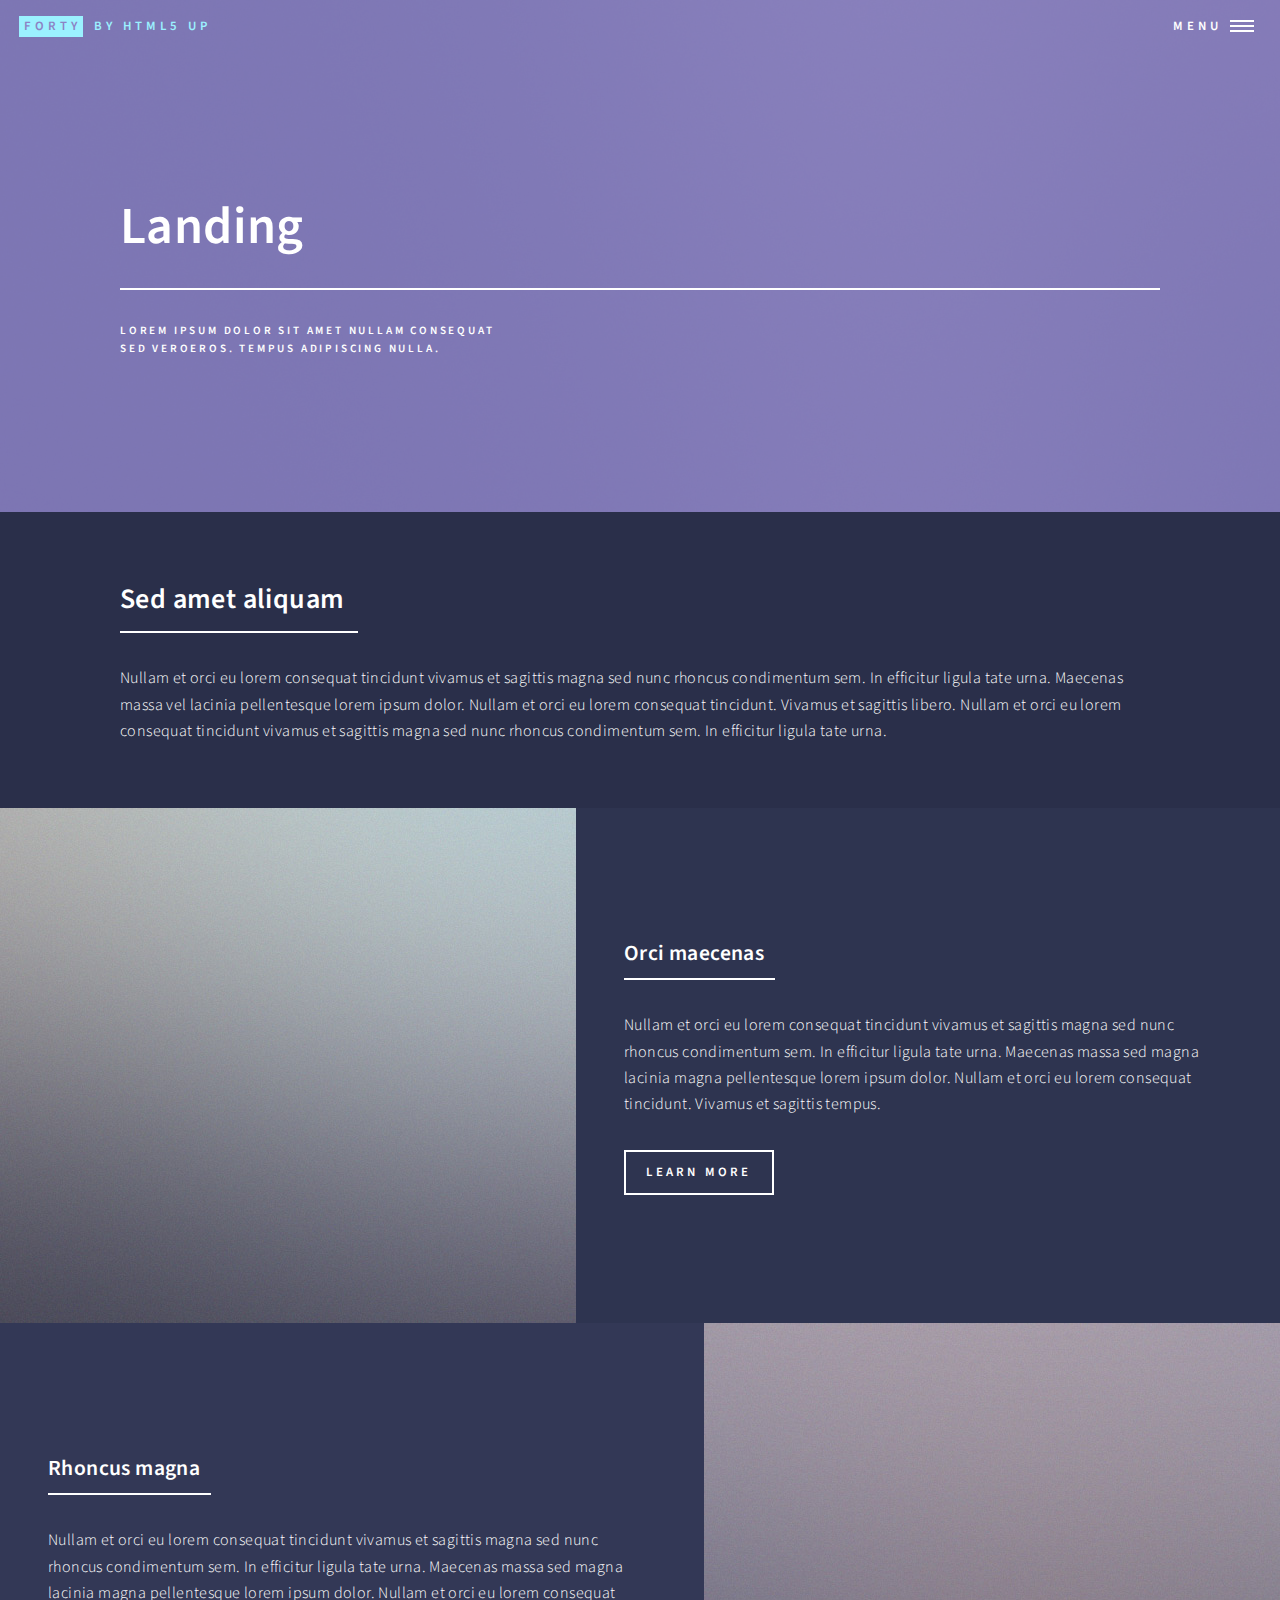
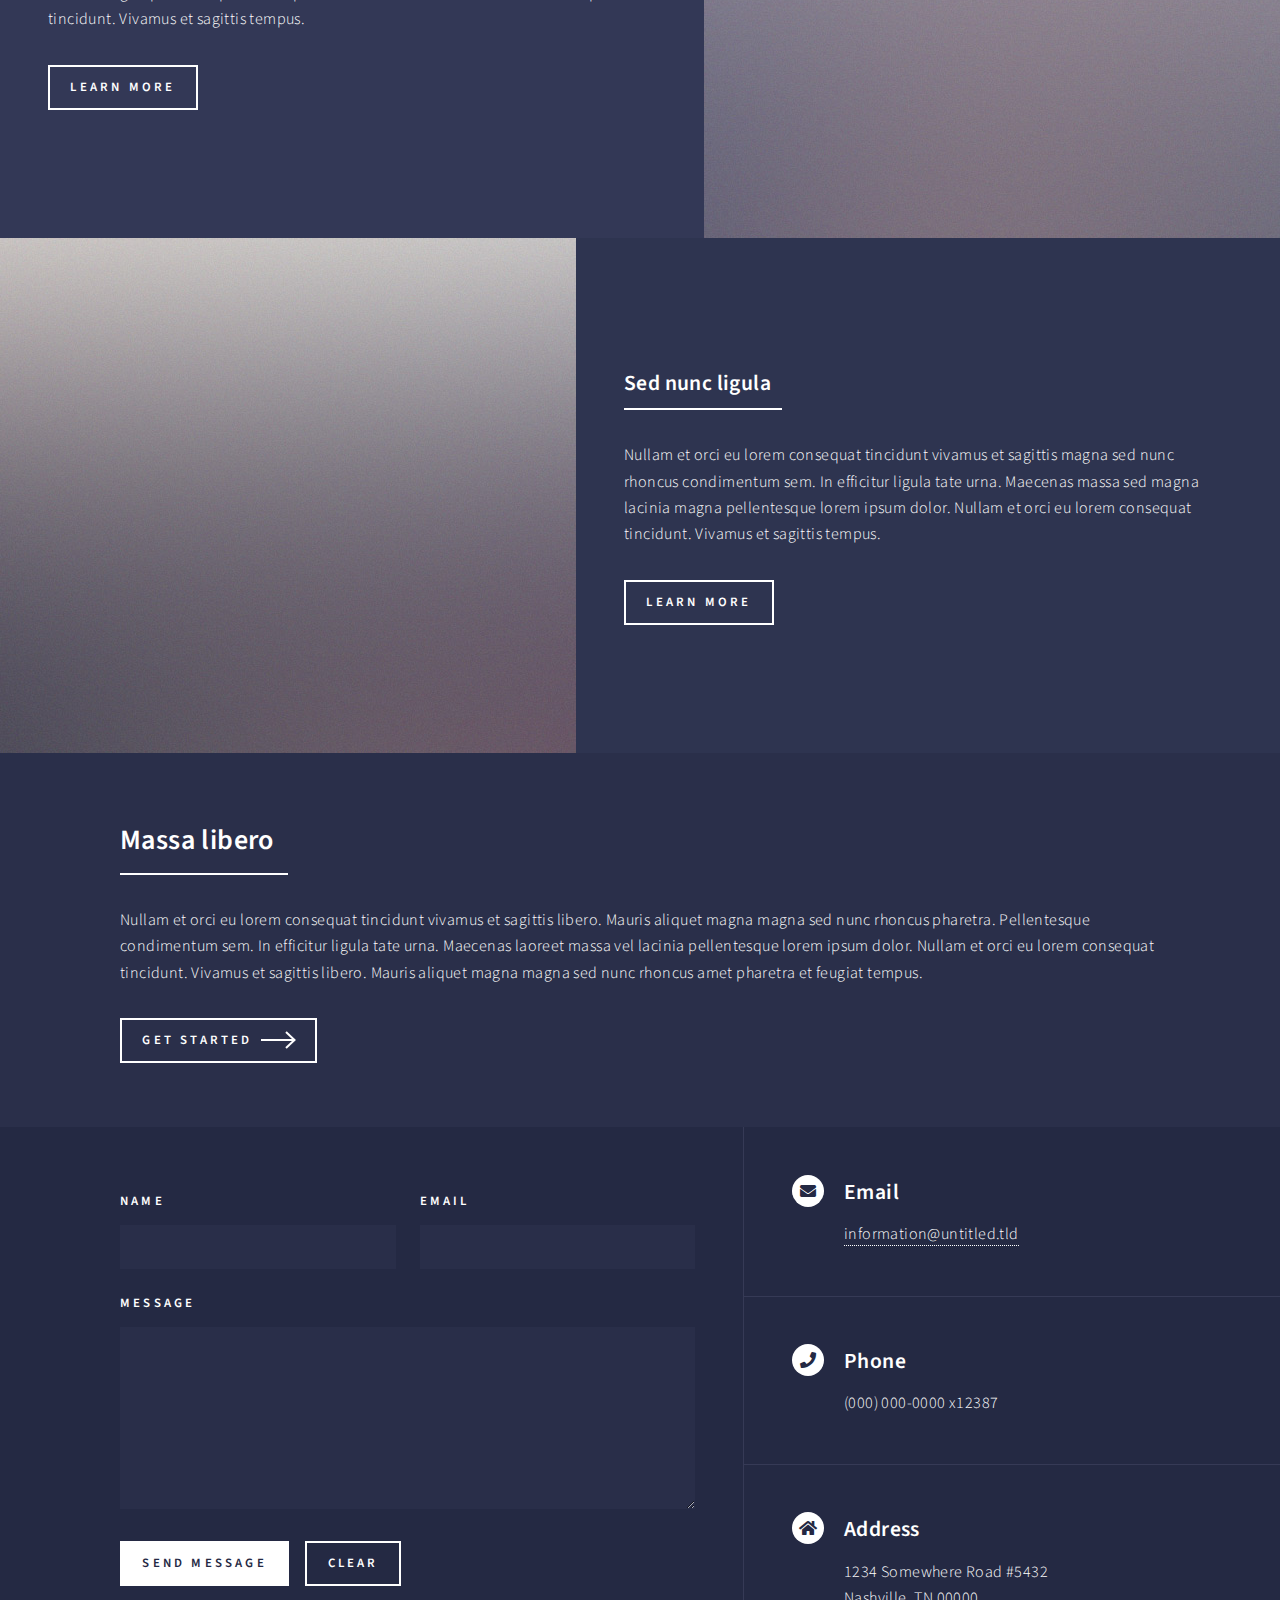
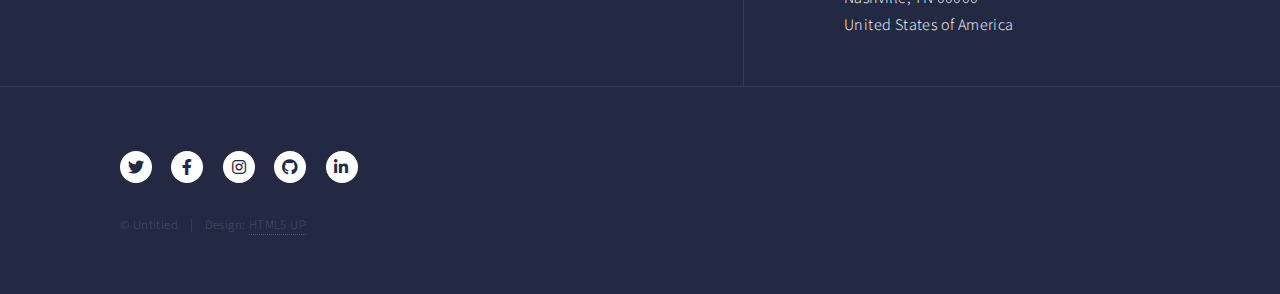
==== abtme.html @ 304b393f "Homepage restructuring" ====
<!DOCTYPE HTML>
<!--
	Forty by HTML5 UP
	html5up.net | @ajlkn
	Free for personal and commercial use under the CCA 3.0 license (html5up.net/license)
-->
<html>
	<head>
		<title>Landing - Forty by HTML5 UP</title>
		<meta charset="utf-8" />
		<meta name="viewport" content="width=device-width, initial-scale=1, user-scalable=no" />
		<link rel="stylesheet" href="assets/css/main.css" />
		<noscript><link rel="stylesheet" href="assets/css/noscript.css" /></noscript>
	</head>
	<body class="is-preload">

		<!-- Wrapper -->
			<div id="wrapper">

				<!-- Header -->
				<!-- Note: The "styleN" class below should match that of the banner element. -->
					<header id="header" class="alt style2">
						<a href="index.html" class="logo"><strong>Forty</strong> <span>by HTML5 UP</span></a>
						<nav>
							<a href="#menu">Menu</a>
						</nav>
					</header>

				<!-- Menu -->
					<nav id="menu">
						<ul class="links">
							<li><a href="index.html">Home</a></li>
							<li><a href="landing.html">Landing</a></li>
							<li><a href="generic.html">Generic</a></li>
							<li><a href="elements.html">Elements</a></li>
						</ul>
						<ul class="actions stacked">
							<li><a href="#" class="button primary fit">Get Started</a></li>
							<li><a href="#" class="button fit">Log In</a></li>
						</ul>
					</nav>

				<!-- Banner -->
				<!-- Note: The "styleN" class below should match that of the header element. -->
					<section id="banner" class="style2">
						<div class="inner">
							<span class="image">
								<img src="images/pic07.jpg" alt="" />
							</span>
							<header class="major">
								<h1>Landing</h1>
							</header>
							<div class="content">
								<p>Lorem ipsum dolor sit amet nullam consequat<br />
								sed veroeros. tempus adipiscing nulla.</p>
							</div>
						</div>
					</section>

				<!-- Main -->
					<div id="main">

						<!-- One -->
							<section id="one">
								<div class="inner">
									<header class="major">
										<h2>Sed amet aliquam</h2>
									</header>
									<p>Nullam et orci eu lorem consequat tincidunt vivamus et sagittis magna sed nunc rhoncus condimentum sem. In efficitur ligula tate urna. Maecenas massa vel lacinia pellentesque lorem ipsum dolor. Nullam et orci eu lorem consequat tincidunt. Vivamus et sagittis libero. Nullam et orci eu lorem consequat tincidunt vivamus et sagittis magna sed nunc rhoncus condimentum sem. In efficitur ligula tate urna.</p>
								</div>
							</section>

						<!-- Two -->
							<section id="two" class="spotlights">
								<section>
									<a href="generic.html" class="image">
										<img src="images/pic08.jpg" alt="" data-position="center center" />
									</a>
									<div class="content">
										<div class="inner">
											<header class="major">
												<h3>Orci maecenas</h3>
											</header>
											<p>Nullam et orci eu lorem consequat tincidunt vivamus et sagittis magna sed nunc rhoncus condimentum sem. In efficitur ligula tate urna. Maecenas massa sed magna lacinia magna pellentesque lorem ipsum dolor. Nullam et orci eu lorem consequat tincidunt. Vivamus et sagittis tempus.</p>
											<ul class="actions">
												<li><a href="generic.html" class="button">Learn more</a></li>
											</ul>
										</div>
									</div>
								</section>
								<section>
									<a href="generic.html" class="image">
										<img src="images/pic09.jpg" alt="" data-position="top center" />
									</a>
									<div class="content">
										<div class="inner">
											<header class="major">
												<h3>Rhoncus magna</h3>
											</header>
											<p>Nullam et orci eu lorem consequat tincidunt vivamus et sagittis magna sed nunc rhoncus condimentum sem. In efficitur ligula tate urna. Maecenas massa sed magna lacinia magna pellentesque lorem ipsum dolor. Nullam et orci eu lorem consequat tincidunt. Vivamus et sagittis tempus.</p>
											<ul class="actions">
												<li><a href="generic.html" class="button">Learn more</a></li>
											</ul>
										</div>
									</div>
								</section>
								<section>
									<a href="generic.html" class="image">
										<img src="images/pic10.jpg" alt="" data-position="25% 25%" />
									</a>
									<div class="content">
										<div class="inner">
											<header class="major">
												<h3>Sed nunc ligula</h3>
											</header>
											<p>Nullam et orci eu lorem consequat tincidunt vivamus et sagittis magna sed nunc rhoncus condimentum sem. In efficitur ligula tate urna. Maecenas massa sed magna lacinia magna pellentesque lorem ipsum dolor. Nullam et orci eu lorem consequat tincidunt. Vivamus et sagittis tempus.</p>
											<ul class="actions">
												<li><a href="generic.html" class="button">Learn more</a></li>
											</ul>
										</div>
									</div>
								</section>
							</section>

						<!-- Three -->
							<section id="three">
								<div class="inner">
									<header class="major">
										<h2>Massa libero</h2>
									</header>
									<p>Nullam et orci eu lorem consequat tincidunt vivamus et sagittis libero. Mauris aliquet magna magna sed nunc rhoncus pharetra. Pellentesque condimentum sem. In efficitur ligula tate urna. Maecenas laoreet massa vel lacinia pellentesque lorem ipsum dolor. Nullam et orci eu lorem consequat tincidunt. Vivamus et sagittis libero. Mauris aliquet magna magna sed nunc rhoncus amet pharetra et feugiat tempus.</p>
									<ul class="actions">
										<li><a href="generic.html" class="button next">Get Started</a></li>
									</ul>
								</div>
							</section>

					</div>

				<!-- Contact -->
					<section id="contact">
						<div class="inner">
							<section>
								<form method="post" action="#">
									<div class="fields">
										<div class="field half">
											<label for="name">Name</label>
											<input type="text" name="name" id="name" />
										</div>
										<div class="field half">
											<label for="email">Email</label>
											<input type="text" name="email" id="email" />
										</div>
										<div class="field">
											<label for="message">Message</label>
											<textarea name="message" id="message" rows="6"></textarea>
										</div>
									</div>
									<ul class="actions">
										<li><input type="submit" value="Send Message" class="primary" /></li>
										<li><input type="reset" value="Clear" /></li>
									</ul>
								</form>
							</section>
							<section class="split">
								<section>
									<div class="contact-method">
										<span class="icon solid alt fa-envelope"></span>
										<h3>Email</h3>
										<a href="#">information@untitled.tld</a>
									</div>
								</section>
								<section>
									<div class="contact-method">
										<span class="icon solid alt fa-phone"></span>
										<h3>Phone</h3>
										<span>(000) 000-0000 x12387</span>
									</div>
								</section>
								<section>
									<div class="contact-method">
										<span class="icon solid alt fa-home"></span>
										<h3>Address</h3>
										<span>1234 Somewhere Road #5432<br />
										Nashville, TN 00000<br />
										United States of America</span>
									</div>
								</section>
							</section>
						</div>
					</section>

				<!-- Footer -->
					<footer id="footer">
						<div class="inner">
							<ul class="icons">
								<li><a href="#" class="icon brands alt fa-twitter"><span class="label">Twitter</span></a></li>
								<li><a href="#" class="icon brands alt fa-facebook-f"><span class="label">Facebook</span></a></li>
								<li><a href="#" class="icon brands alt fa-instagram"><span class="label">Instagram</span></a></li>
								<li><a href="#" class="icon brands alt fa-github"><span class="label">GitHub</span></a></li>
								<li><a href="#" class="icon brands alt fa-linkedin-in"><span class="label">LinkedIn</span></a></li>
							</ul>
							<ul class="copyright">
								<li>&copy; Untitled</li><li>Design: <a href="https://html5up.net">HTML5 UP</a></li>
							</ul>
						</div>
					</footer>

			</div>

		<!-- Scripts -->
			<script src="assets/js/jquery.min.js"></script>
			<script src="assets/js/jquery.scrolly.min.js"></script>
			<script src="assets/js/jquery.scrollex.min.js"></script>
			<script src="assets/js/browser.min.js"></script>
			<script src="assets/js/breakpoints.min.js"></script>
			<script src="assets/js/util.js"></script>
			<script src="assets/js/main.js"></script>

	</body>
</html>
---- assets/css/main.css ----
@import url(fontawesome-all.min.css);
@import url("https://fonts.googleapis.com/css?family=Source+Sans+Pro:300,300italic,600,600italic");

/*
	Forty by HTML5 UP
	html5up.net | @ajlkn
	Free for personal and commercial use under the CCA 3.0 license (html5up.net/license)
*/

html, body, div, span, applet, object,
iframe, h1, h2, h3, h4, h5, h6, p, blockquote,
pre, a, abbr, acronym, address, big, cite,
code, del, dfn, em, img, ins, kbd, q, s, samp,
small, strike, strong, sub, sup, tt, var, b,
u, i, center, dl, dt, dd, ol, ul, li, fieldset,
form, label, legend, table, caption, tbody,
tfoot, thead, tr, th, td, article, aside,
canvas, details, embed, figure, figcaption,
footer, header, hgroup, menu, nav, output, ruby,
section, summary, time, mark, audio, video {
	margin: 0;
	padding: 0;
	border: 0;
	font-size: 100%;
	font: inherit;
	vertical-align: baseline;}

article, aside, details, figcaption, figure,
footer, header, hgroup, menu, nav, section {
	display: block;}

body {
	line-height: 1;
}

ol, ul {
	list-style: none;
}

blockquote, q {
	quotes: none;
}

	blockquote:before, blockquote:after, q:before, q:after {
		content: '';
		content: none;
	}

table {
	border-collapse: collapse;
	border-spacing: 0;
}

body {
	-webkit-text-size-adjust: none;
}

mark {
	background-color: transparent;
	color: inherit;
}

input::-moz-focus-inner {
	border: 0;
	padding: 0;
}

input, select, textarea {
	-moz-appearance: none;
	-webkit-appearance: none;
	-ms-appearance: none;
	appearance: none;
}

/* Basic */

	@-ms-viewport {
		width: device-width;
	}

	body {
		-ms-overflow-style: scrollbar;
	}

	@media screen and (max-width: 480px) {

		html, body {
			min-width: 320px;
		}

	}

	html {
		box-sizing: border-box;
	}

	*, *:before, *:after {
		box-sizing: inherit;
	}

	body {
		background: #242943;
	}

		body.is-preload *, body.is-preload *:before, body.is-preload *:after {
			-moz-animation: none !important;
			-webkit-animation: none !important;
			-ms-animation: none !important;
			animation: none !important;
			-moz-transition: none !important;
			-webkit-transition: none !important;
			-ms-transition: none !important;
			transition: none !important;
		}

/* Type */

	body, input, select, textarea {
		color: #ffffff;
		font-family: "Source Sans Pro", Helvetica, sans-serif;
		font-size: 17pt;
		font-weight: 300;
		letter-spacing: 0.025em;
		line-height: 1.65;
	}

		@media screen and (max-width: 1680px) {

			body, input, select, textarea {
				font-size: 14pt;
			}

		}

		@media screen and (max-width: 1280px) {

			body, input, select, textarea {
				font-size: 12pt;
			}

		}

		@media screen and (max-width: 360px) {

			body, input, select, textarea {
				font-size: 11pt;
			}

		}

	a {
		-moz-transition: color 0.2s ease-in-out, border-bottom-color 0.2s ease-in-out;
		-webkit-transition: color 0.2s ease-in-out, border-bottom-color 0.2s ease-in-out;
		-ms-transition: color 0.2s ease-in-out, border-bottom-color 0.2s ease-in-out;
		transition: color 0.2s ease-in-out, border-bottom-color 0.2s ease-in-out;
		border-bottom: dotted 1px;
		color: inherit;
		text-decoration: none;
	}

		a:hover {
			border-bottom-color: transparent;
			color: #9bf1ff !important;
		}

		a:active {
			color: #53e3fb !important;
		}

	strong, b {
		color: #ffffff;
		font-weight: 600;
	}

	em, i {
		font-style: italic;
	}

	p {
		margin: 0 0 2em 0;
	}

	h1, h2, h3, h4, h5, h6 {
		color: #ffffff;
		font-weight: 600;
		line-height: 1.65;
		margin: 0 0 1em 0;
	}

		h1 a, h2 a, h3 a, h4 a, h5 a, h6 a {
			color: inherit;
			border-bottom: 0;
		}

	h1 {
		font-size: 2.5em;
	}

	h2 {
		font-size: 1.75em;
	}

	h3 {
		font-size: 1.35em;
	}

	h4 {
		font-size: 1.1em;
	}

	h5 {
		font-size: 0.9em;
	}

	h6 {
		font-size: 0.7em;
	}

	@media screen and (max-width: 736px) {

		h1 {
			font-size: 2em;
		}

		h2 {
			font-size: 1.5em;
		}

		h3 {
			font-size: 1.25em;
		}

	}

	sub {
		font-size: 0.8em;
		position: relative;
		top: 0.5em;
	}

	sup {
		font-size: 0.8em;
		position: relative;
		top: -0.5em;
	}

	blockquote {
		border-left: solid 4px rgba(212, 212, 255, 0.1);
		font-style: italic;
		margin: 0 0 2em 0;
		padding: 0.5em 0 0.5em 2em;
	}

	code {
		background: rgba(212, 212, 255, 0.035);
		font-family: "Courier New", monospace;
		font-size: 0.9em;
		margin: 0 0.25em;
		padding: 0.25em 0.65em;
	}

	pre {
		-webkit-overflow-scrolling: touch;
		font-family: "Courier New", monospace;
		font-size: 0.9em;
		margin: 0 0 2em 0;
	}

		pre code {
			display: block;
			line-height: 1.75;
			padding: 1em 1.5em;
			overflow-x: auto;
		}

	hr {
		border: 0;
		border-bottom: solid 1px rgba(212, 212, 255, 0.1);
		margin: 2em 0;
	}

		hr.major {
			margin: 3em 0;
		}

	.align-left {
		text-align: left;
	}

	.align-center {
		text-align: center;
	}

	.align-right {
		text-align: right;
	}

/* Row */

	.row {
		display: flex;
		flex-wrap: wrap;
		box-sizing: border-box;
		align-items: stretch;
	}

		.row > * {
			box-sizing: border-box;
		}

		.row.gtr-uniform > * > :last-child {
			margin-bottom: 0;
		}

		.row.aln-left {
			justify-content: flex-start;
		}

		.row.aln-center {
			justify-content: center;
		}

		.row.aln-right {
			justify-content: flex-end;
		}

		.row.aln-top {
			align-items: flex-start;
		}

		.row.aln-middle {
			align-items: center;
		}

		.row.aln-bottom {
			align-items: flex-end;
		}

		.row > .imp {
			order: -1;
		}

		.row > .col-1 {
			width: 8.33333%;
		}

		.row > .off-1 {
			margin-left: 8.33333%;
		}

		.row > .col-2 {
			width: 16.66667%;
		}

		.row > .off-2 {
			margin-left: 16.66667%;
		}

		.row > .col-3 {
			width: 25%;
		}

		.row > .off-3 {
			margin-left: 25%;
		}

		.row > .col-4 {
			width: 33.33333%;
		}

		.row > .off-4 {
			margin-left: 33.33333%;
		}

		.row > .col-5 {
			width: 41.66667%;
		}

		.row > .off-5 {
			margin-left: 41.66667%;
		}

		.row > .col-6 {
			width: 50%;
		}

		.row > .off-6 {
			margin-left: 50%;
		}

		.row > .col-7 {
			width: 58.33333%;
		}

		.row > .off-7 {
			margin-left: 58.33333%;
		}

		.row > .col-8 {
			width: 66.66667%;
		}

		.row > .off-8 {
			margin-left: 66.66667%;
		}

		.row > .col-9 {
			width: 75%;
		}

		.row > .off-9 {
			margin-left: 75%;
		}

		.row > .col-10 {
			width: 83.33333%;
		}

		.row > .off-10 {
			margin-left: 83.33333%;
		}

		.row > .col-11 {
			width: 91.66667%;
		}

		.row > .off-11 {
			margin-left: 91.66667%;
		}

		.row > .col-12 {
			width: 100%;
		}

		.row > .off-12 {
			margin-left: 100%;
		}

		.row.gtr-0 {
			margin-top: 0;
			margin-left: 0em;
		}

			.row.gtr-0 > * {
				padding: 0 0 0 0em;
			}

			.row.gtr-0.gtr-uniform {
				margin-top: 0em;
			}

				.row.gtr-0.gtr-uniform > * {
					padding-top: 0em;
				}

		.row.gtr-25 {
			margin-top: 0;
			margin-left: -0.5em;
		}

			.row.gtr-25 > * {
				padding: 0 0 0 0.5em;
			}

			.row.gtr-25.gtr-uniform {
				margin-top: -0.5em;
			}

				.row.gtr-25.gtr-uniform > * {
					padding-top: 0.5em;
				}

		.row.gtr-50 {
			margin-top: 0;
			margin-left: -1em;
		}

			.row.gtr-50 > * {
				padding: 0 0 0 1em;
			}

			.row.gtr-50.gtr-uniform {
				margin-top: -1em;
			}

				.row.gtr-50.gtr-uniform > * {
					padding-top: 1em;
				}

		.row {
			margin-top: 0;
			margin-left: -2em;
		}

			.row > * {
				padding: 0 0 0 2em;
			}

			.row.gtr-uniform {
				margin-top: -2em;
			}

				.row.gtr-uniform > * {
					padding-top: 2em;
				}

		.row.gtr-150 {
			margin-top: 0;
			margin-left: -3em;
		}

			.row.gtr-150 > * {
				padding: 0 0 0 3em;
			}

			.row.gtr-150.gtr-uniform {
				margin-top: -3em;
			}

				.row.gtr-150.gtr-uniform > * {
					padding-top: 3em;
				}

		.row.gtr-200 {
			margin-top: 0;
			margin-left: -4em;
		}

			.row.gtr-200 > * {
				padding: 0 0 0 4em;
			}

			.row.gtr-200.gtr-uniform {
				margin-top: -4em;
			}

				.row.gtr-200.gtr-uniform > * {
					padding-top: 4em;
				}

		@media screen and (max-width: 1680px) {

			.row {
				display: flex;
				flex-wrap: wrap;
				box-sizing: border-box;
				align-items: stretch;
			}

				.row > * {
					box-sizing: border-box;
				}

				.row.gtr-uniform > * > :last-child {
					margin-bottom: 0;
				}

				.row.aln-left {
					justify-content: flex-start;
				}

				.row.aln-center {
					justify-content: center;
				}

				.row.aln-right {
					justify-content: flex-end;
				}

				.row.aln-top {
					align-items: flex-start;
				}

				.row.aln-middle {
					align-items: center;
				}

				.row.aln-bottom {
					align-items: flex-end;
				}

				.row > .imp-xlarge {
					order: -1;
				}

				.row > .col-1-xlarge {
					width: 8.33333%;
				}

				.row > .off-1-xlarge {
					margin-left: 8.33333%;
				}

				.row > .col-2-xlarge {
					width: 16.66667%;
				}

				.row > .off-2-xlarge {
					margin-left: 16.66667%;
				}

				.row > .col-3-xlarge {
					width: 25%;
				}

				.row > .off-3-xlarge {
					margin-left: 25%;
				}

				.row > .col-4-xlarge {
					width: 33.33333%;
				}

				.row > .off-4-xlarge {
					margin-left: 33.33333%;
				}

				.row > .col-5-xlarge {
					width: 41.66667%;
				}

				.row > .off-5-xlarge {
					margin-left: 41.66667%;
				}

				.row > .col-6-xlarge {
					width: 50%;
				}

				.row > .off-6-xlarge {
					margin-left: 50%;
				}

				.row > .col-7-xlarge {
					width: 58.33333%;
				}

				.row > .off-7-xlarge {
					margin-left: 58.33333%;
				}

				.row > .col-8-xlarge {
					width: 66.66667%;
				}

				.row > .off-8-xlarge {
					margin-left: 66.66667%;
				}

				.row > .col-9-xlarge {
					width: 75%;
				}

				.row > .off-9-xlarge {
					margin-left: 75%;
				}

				.row > .col-10-xlarge {
					width: 83.33333%;
				}

				.row > .off-10-xlarge {
					margin-left: 83.33333%;
				}

				.row > .col-11-xlarge {
					width: 91.66667%;
				}

				.row > .off-11-xlarge {
					margin-left: 91.66667%;
				}

				.row > .col-12-xlarge {
					width: 100%;
				}

				.row > .off-12-xlarge {
					margin-left: 100%;
				}

				.row.gtr-0 {
					margin-top: 0;
					margin-left: 0em;
				}

					.row.gtr-0 > * {
						padding: 0 0 0 0em;
					}

					.row.gtr-0.gtr-uniform {
						margin-top: 0em;
					}

						.row.gtr-0.gtr-uniform > * {
							padding-top: 0em;
						}

				.row.gtr-25 {
					margin-top: 0;
					margin-left: -0.5em;
				}

					.row.gtr-25 > * {
						padding: 0 0 0 0.5em;
					}

					.row.gtr-25.gtr-uniform {
						margin-top: -0.5em;
					}

						.row.gtr-25.gtr-uniform > * {
							padding-top: 0.5em;
						}

				.row.gtr-50 {
					margin-top: 0;
					margin-left: -1em;
				}

					.row.gtr-50 > * {
						padding: 0 0 0 1em;
					}

					.row.gtr-50.gtr-uniform {
						margin-top: -1em;
					}

						.row.gtr-50.gtr-uniform > * {
							padding-top: 1em;
						}

				.row {
					margin-top: 0;
					margin-left: -2em;
				}

					.row > * {
						padding: 0 0 0 2em;
					}

					.row.gtr-uniform {
						margin-top: -2em;
					}

						.row.gtr-uniform > * {
							padding-top: 2em;
						}

				.row.gtr-150 {
					margin-top: 0;
					margin-left: -3em;
				}

					.row.gtr-150 > * {
						padding: 0 0 0 3em;
					}

					.row.gtr-150.gtr-uniform {
						margin-top: -3em;
					}

						.row.gtr-150.gtr-uniform > * {
							padding-top: 3em;
						}

				.row.gtr-200 {
					margin-top: 0;
					margin-left: -4em;
				}

					.row.gtr-200 > * {
						padding: 0 0 0 4em;
					}

					.row.gtr-200.gtr-uniform {
						margin-top: -4em;
					}

						.row.gtr-200.gtr-uniform > * {
							padding-top: 4em;
						}

		}

		@media screen and (max-width: 1280px) {

			.row {
				display: flex;
				flex-wrap: wrap;
				box-sizing: border-box;
				align-items: stretch;
			}

				.row > * {
					box-sizing: border-box;
				}

				.row.gtr-uniform > * > :last-child {
					margin-bottom: 0;
				}

				.row.aln-left {
					justify-content: flex-start;
				}

				.row.aln-center {
					justify-content: center;
				}

				.row.aln-right {
					justify-content: flex-end;
				}

				.row.aln-top {
					align-items: flex-start;
				}

				.row.aln-middle {
					align-items: center;
				}

				.row.aln-bottom {
					align-items: flex-end;
				}

				.row > .imp-large {
					order: -1;
				}

				.row > .col-1-large {
					width: 8.33333%;
				}

				.row > .off-1-large {
					margin-left: 8.33333%;
				}

				.row > .col-2-large {
					width: 16.66667%;
				}

				.row > .off-2-large {
					margin-left: 16.66667%;
				}

				.row > .col-3-large {
					width: 25%;
				}

				.row > .off-3-large {
					margin-left: 25%;
				}

				.row > .col-4-large {
					width: 33.33333%;
				}

				.row > .off-4-large {
					margin-left: 33.33333%;
				}

				.row > .col-5-large {
					width: 41.66667%;
				}

				.row > .off-5-large {
					margin-left: 41.66667%;
				}

				.row > .col-6-large {
					width: 50%;
				}

				.row > .off-6-large {
					margin-left: 50%;
				}

				.row > .col-7-large {
					width: 58.33333%;
				}

				.row > .off-7-large {
					margin-left: 58.33333%;
				}

				.row > .col-8-large {
					width: 66.66667%;
				}

				.row > .off-8-large {
					margin-left: 66.66667%;
				}

				.row > .col-9-large {
					width: 75%;
				}

				.row > .off-9-large {
					margin-left: 75%;
				}

				.row > .col-10-large {
					width: 83.33333%;
				}

				.row > .off-10-large {
					margin-left: 83.33333%;
				}

				.row > .col-11-large {
					width: 91.66667%;
				}

				.row > .off-11-large {
					margin-left: 91.66667%;
				}

				.row > .col-12-large {
					width: 100%;
				}

				.row > .off-12-large {
					margin-left: 100%;
				}

				.row.gtr-0 {
					margin-top: 0;
					margin-left: 0em;
				}

					.row.gtr-0 > * {
						padding: 0 0 0 0em;
					}

					.row.gtr-0.gtr-uniform {
						margin-top: 0em;
					}

						.row.gtr-0.gtr-uniform > * {
							padding-top: 0em;
						}

				.row.gtr-25 {
					margin-top: 0;
					margin-left: -0.375em;
				}

					.row.gtr-25 > * {
						padding: 0 0 0 0.375em;
					}

					.row.gtr-25.gtr-uniform {
						margin-top: -0.375em;
					}

						.row.gtr-25.gtr-uniform > * {
							padding-top: 0.375em;
						}

				.row.gtr-50 {
					margin-top: 0;
					margin-left: -0.75em;
				}

					.row.gtr-50 > * {
						padding: 0 0 0 0.75em;
					}

					.row.gtr-50.gtr-uniform {
						margin-top: -0.75em;
					}

						.row.gtr-50.gtr-uniform > * {
							padding-top: 0.75em;
						}

				.row {
					margin-top: 0;
					margin-left: -1.5em;
				}

					.row > * {
						padding: 0 0 0 1.5em;
					}

					.row.gtr-uniform {
						margin-top: -1.5em;
					}

						.row.gtr-uniform > * {
							padding-top: 1.5em;
						}

				.row.gtr-150 {
					margin-top: 0;
					margin-left: -2.25em;
				}

					.row.gtr-150 > * {
						padding: 0 0 0 2.25em;
					}

					.row.gtr-150.gtr-uniform {
						margin-top: -2.25em;
					}

						.row.gtr-150.gtr-uniform > * {
							padding-top: 2.25em;
						}

				.row.gtr-200 {
					margin-top: 0;
					margin-left: -3em;
				}

					.row.gtr-200 > * {
						padding: 0 0 0 3em;
					}

					.row.gtr-200.gtr-uniform {
						margin-top: -3em;
					}

						.row.gtr-200.gtr-uniform > * {
							padding-top: 3em;
						}

		}

		@media screen and (max-width: 980px) {

			.row {
				display: flex;
				flex-wrap: wrap;
				box-sizing: border-box;
				align-items: stretch;
			}

				.row > * {
					box-sizing: border-box;
				}

				.row.gtr-uniform > * > :last-child {
					margin-bottom: 0;
				}

				.row.aln-left {
					justify-content: flex-start;
				}

				.row.aln-center {
					justify-content: center;
				}

				.row.aln-right {
					justify-content: flex-end;
				}

				.row.aln-top {
					align-items: flex-start;
				}

				.row.aln-middle {
					align-items: center;
				}

				.row.aln-bottom {
					align-items: flex-end;
				}

				.row > .imp-medium {
					order: -1;
				}

				.row > .col-1-medium {
					width: 8.33333%;
				}

				.row > .off-1-medium {
					margin-left: 8.33333%;
				}

				.row > .col-2-medium {
					width: 16.66667%;
				}

				.row > .off-2-medium {
					margin-left: 16.66667%;
				}

				.row > .col-3-medium {
					width: 25%;
				}

				.row > .off-3-medium {
					margin-left: 25%;
				}

				.row > .col-4-medium {
					width: 33.33333%;
				}

				.row > .off-4-medium {
					margin-left: 33.33333%;
				}

				.row > .col-5-medium {
					width: 41.66667%;
				}

				.row > .off-5-medium {
					margin-left: 41.66667%;
				}

				.row > .col-6-medium {
					width: 50%;
				}

				.row > .off-6-medium {
					margin-left: 50%;
				}

				.row > .col-7-medium {
					width: 58.33333%;
				}

				.row > .off-7-medium {
					margin-left: 58.33333%;
				}

				.row > .col-8-medium {
					width: 66.66667%;
				}

				.row > .off-8-medium {
					margin-left: 66.66667%;
				}

				.row > .col-9-medium {
					width: 75%;
				}

				.row > .off-9-medium {
					margin-left: 75%;
				}

				.row > .col-10-medium {
					width: 83.33333%;
				}

				.row > .off-10-medium {
					margin-left: 83.33333%;
				}

				.row > .col-11-medium {
					width: 91.66667%;
				}

				.row > .off-11-medium {
					margin-left: 91.66667%;
				}

				.row > .col-12-medium {
					width: 100%;
				}

				.row > .off-12-medium {
					margin-left: 100%;
				}

				.row.gtr-0 {
					margin-top: 0;
					margin-left: 0em;
				}

					.row.gtr-0 > * {
						padding: 0 0 0 0em;
					}

					.row.gtr-0.gtr-uniform {
						margin-top: 0em;
					}

						.row.gtr-0.gtr-uniform > * {
							padding-top: 0em;
						}

				.row.gtr-25 {
					margin-top: 0;
					margin-left: -0.375em;
				}

					.row.gtr-25 > * {
						padding: 0 0 0 0.375em;
					}

					.row.gtr-25.gtr-uniform {
						margin-top: -0.375em;
					}

						.row.gtr-25.gtr-uniform > * {
							padding-top: 0.375em;
						}

				.row.gtr-50 {
					margin-top: 0;
					margin-left: -0.75em;
				}

					.row.gtr-50 > * {
						padding: 0 0 0 0.75em;
					}

					.row.gtr-50.gtr-uniform {
						margin-top: -0.75em;
					}

						.row.gtr-50.gtr-uniform > * {
							padding-top: 0.75em;
						}

				.row {
					margin-top: 0;
					margin-left: -1.5em;
				}

					.row > * {
						padding: 0 0 0 1.5em;
					}

					.row.gtr-uniform {
						margin-top: -1.5em;
					}

						.row.gtr-uniform > * {
							padding-top: 1.5em;
						}

				.row.gtr-150 {
					margin-top: 0;
					margin-left: -2.25em;
				}

					.row.gtr-150 > * {
						padding: 0 0 0 2.25em;
					}

					.row.gtr-150.gtr-uniform {
						margin-top: -2.25em;
					}

						.row.gtr-150.gtr-uniform > * {
							padding-top: 2.25em;
						}

				.row.gtr-200 {
					margin-top: 0;
					margin-left: -3em;
				}

					.row.gtr-200 > * {
						padding: 0 0 0 3em;
					}

					.row.gtr-200.gtr-uniform {
						margin-top: -3em;
					}

						.row.gtr-200.gtr-uniform > * {
							padding-top: 3em;
						}

		}

		@media screen and (max-width: 736px) {

			.row {
				display: flex;
				flex-wrap: wrap;
				box-sizing: border-box;
				align-items: stretch;
			}

				.row > * {
					box-sizing: border-box;
				}

				.row.gtr-uniform > * > :last-child {
					margin-bottom: 0;
				}

				.row.aln-left {
					justify-content: flex-start;
				}

				.row.aln-center {
					justify-content: center;
				}

				.row.aln-right {
					justify-content: flex-end;
				}

				.row.aln-top {
					align-items: flex-start;
				}

				.row.aln-middle {
					align-items: center;
				}

				.row.aln-bottom {
					align-items: flex-end;
				}

				.row > .imp-small {
					order: -1;
				}

				.row > .col-1-small {
					width: 8.33333%;
				}

				.row > .off-1-small {
					margin-left: 8.33333%;
				}

				.row > .col-2-small {
					width: 16.66667%;
				}

				.row > .off-2-small {
					margin-left: 16.66667%;
				}

				.row > .col-3-small {
					width: 25%;
				}

				.row > .off-3-small {
					margin-left: 25%;
				}

				.row > .col-4-small {
					width: 33.33333%;
				}

				.row > .off-4-small {
					margin-left: 33.33333%;
				}

				.row > .col-5-small {
					width: 41.66667%;
				}

				.row > .off-5-small {
					margin-left: 41.66667%;
				}

				.row > .col-6-small {
					width: 50%;
				}

				.row > .off-6-small {
					margin-left: 50%;
				}

				.row > .col-7-small {
					width: 58.33333%;
				}

				.row > .off-7-small {
					margin-left: 58.33333%;
				}

				.row > .col-8-small {
					width: 66.66667%;
				}

				.row > .off-8-small {
					margin-left: 66.66667%;
				}

				.row > .col-9-small {
					width: 75%;
				}

				.row > .off-9-small {
					margin-left: 75%;
				}

				.row > .col-10-small {
					width: 83.33333%;
				}

				.row > .off-10-small {
					margin-left: 83.33333%;
				}

				.row > .col-11-small {
					width: 91.66667%;
				}

				.row > .off-11-small {
					margin-left: 91.66667%;
				}

				.row > .col-12-small {
					width: 100%;
				}

				.row > .off-12-small {
					margin-left: 100%;
				}

				.row.gtr-0 {
					margin-top: 0;
					margin-left: 0em;
				}

					.row.gtr-0 > * {
						padding: 0 0 0 0em;
					}

					.row.gtr-0.gtr-uniform {
						margin-top: 0em;
					}

						.row.gtr-0.gtr-uniform > * {
							padding-top: 0em;
						}

				.row.gtr-25 {
					margin-top: 0;
					margin-left: -0.3125em;
				}

					.row.gtr-25 > * {
						padding: 0 0 0 0.3125em;
					}

					.row.gtr-25.gtr-uniform {
						margin-top: -0.3125em;
					}

						.row.gtr-25.gtr-uniform > * {
							padding-top: 0.3125em;
						}

				.row.gtr-50 {
					margin-top: 0;
					margin-left: -0.625em;
				}

					.row.gtr-50 > * {
						padding: 0 0 0 0.625em;
					}

					.row.gtr-50.gtr-uniform {
						margin-top: -0.625em;
					}

						.row.gtr-50.gtr-uniform > * {
							padding-top: 0.625em;
						}

				.row {
					margin-top: 0;
					margin-left: -1.25em;
				}

					.row > * {
						padding: 0 0 0 1.25em;
					}

					.row.gtr-uniform {
						margin-top: -1.25em;
					}

						.row.gtr-uniform > * {
							padding-top: 1.25em;
						}

				.row.gtr-150 {
					margin-top: 0;
					margin-left: -1.875em;
				}

					.row.gtr-150 > * {
						padding: 0 0 0 1.875em;
					}

					.row.gtr-150.gtr-uniform {
						margin-top: -1.875em;
					}

						.row.gtr-150.gtr-uniform > * {
							padding-top: 1.875em;
						}

				.row.gtr-200 {
					margin-top: 0;
					margin-left: -2.5em;
				}

					.row.gtr-200 > * {
						padding: 0 0 0 2.5em;
					}

					.row.gtr-200.gtr-uniform {
						margin-top: -2.5em;
					}

						.row.gtr-200.gtr-uniform > * {
							padding-top: 2.5em;
						}

		}

		@media screen and (max-width: 480px) {

			.row {
				display: flex;
				flex-wrap: wrap;
				box-sizing: border-box;
				align-items: stretch;
			}

				.row > * {
					box-sizing: border-box;
				}

				.row.gtr-uniform > * > :last-child {
					margin-bottom: 0;
				}

				.row.aln-left {
					justify-content: flex-start;
				}

				.row.aln-center {
					justify-content: center;
				}

				.row.aln-right {
					justify-content: flex-end;
				}

				.row.aln-top {
					align-items: flex-start;
				}

				.row.aln-middle {
					align-items: center;
				}

				.row.aln-bottom {
					align-items: flex-end;
				}

				.row > .imp-xsmall {
					order: -1;
				}

				.row > .col-1-xsmall {
					width: 8.33333%;
				}

				.row > .off-1-xsmall {
					margin-left: 8.33333%;
				}

				.row > .col-2-xsmall {
					width: 16.66667%;
				}

				.row > .off-2-xsmall {
					margin-left: 16.66667%;
				}

				.row > .col-3-xsmall {
					width: 25%;
				}

				.row > .off-3-xsmall {
					margin-left: 25%;
				}

				.row > .col-4-xsmall {
					width: 33.33333%;
				}

				.row > .off-4-xsmall {
					margin-left: 33.33333%;
				}

				.row > .col-5-xsmall {
					width: 41.66667%;
				}

				.row > .off-5-xsmall {
					margin-left: 41.66667%;
				}

				.row > .col-6-xsmall {
					width: 50%;
				}

				.row > .off-6-xsmall {
					margin-left: 50%;
				}

				.row > .col-7-xsmall {
					width: 58.33333%;
				}

				.row > .off-7-xsmall {
					margin-left: 58.33333%;
				}

				.row > .col-8-xsmall {
					width: 66.66667%;
				}

				.row > .off-8-xsmall {
					margin-left: 66.66667%;
				}

				.row > .col-9-xsmall {
					width: 75%;
				}

				.row > .off-9-xsmall {
					margin-left: 75%;
				}

				.row > .col-10-xsmall {
					width: 83.33333%;
				}

				.row > .off-10-xsmall {
					margin-left: 83.33333%;
				}

				.row > .col-11-xsmall {
					width: 91.66667%;
				}

				.row > .off-11-xsmall {
					margin-left: 91.66667%;
				}

				.row > .col-12-xsmall {
					width: 100%;
				}

				.row > .off-12-xsmall {
					margin-left: 100%;
				}

				.row.gtr-0 {
					margin-top: 0;
					margin-left: 0em;
				}

					.row.gtr-0 > * {
						padding: 0 0 0 0em;
					}

					.row.gtr-0.gtr-uniform {
						margin-top: 0em;
					}

						.row.gtr-0.gtr-uniform > * {
							padding-top: 0em;
						}

				.row.gtr-25 {
					margin-top: 0;
					margin-left: -0.3125em;
				}

					.row.gtr-25 > * {
						padding: 0 0 0 0.3125em;
					}

					.row.gtr-25.gtr-uniform {
						margin-top: -0.3125em;
					}

						.row.gtr-25.gtr-uniform > * {
							padding-top: 0.3125em;
						}

				.row.gtr-50 {
					margin-top: 0;
					margin-left: -0.625em;
				}

					.row.gtr-50 > * {
						padding: 0 0 0 0.625em;
					}

					.row.gtr-50.gtr-uniform {
						margin-top: -0.625em;
					}

						.row.gtr-50.gtr-uniform > * {
							padding-top: 0.625em;
						}

				.row {
					margin-top: 0;
					margin-left: -1.25em;
				}

					.row > * {
						padding: 0 0 0 1.25em;
					}

					.row.gtr-uniform {
						margin-top: -1.25em;
					}

						.row.gtr-uniform > * {
							padding-top: 1.25em;
						}

				.row.gtr-150 {
					margin-top: 0;
					margin-left: -1.875em;
				}

					.row.gtr-150 > * {
						padding: 0 0 0 1.875em;
					}

					.row.gtr-150.gtr-uniform {
						margin-top: -1.875em;
					}

						.row.gtr-150.gtr-uniform > * {
							padding-top: 1.875em;
						}

				.row.gtr-200 {
					margin-top: 0;
					margin-left: -2.5em;
				}

					.row.gtr-200 > * {
						padding: 0 0 0 2.5em;
					}

					.row.gtr-200.gtr-uniform {
						margin-top: -2.5em;
					}

						.row.gtr-200.gtr-uniform > * {
							padding-top: 2.5em;
						}

		}

/* Section/Article */

	section.special, article.special {
		text-align: center;
	}

	header.major {
		width: -moz-max-content;
		width: -webkit-max-content;
		width: -ms-max-content;
		width: max-content;
		margin-bottom: 2em;
	}

		header.major > :first-child {
			margin-bottom: 0;
			width: calc(100% + 0.5em);
		}

			header.major > :first-child:after {
				content: '';
				background-color: #ffffff;
				display: block;
				height: 2px;
				margin: 0.325em 0 0.5em 0;
				width: 100%;
			}

		header.major > p {
			font-size: 0.7em;
			font-weight: 600;
			letter-spacing: 0.25em;
			margin-bottom: 0;
			text-transform: uppercase;
		}

		body.is-ie header.major > :first-child:after {
			max-width: 9em;
		}

		body.is-ie header.major > h1:after {
			max-width: 100% !important;
		}

	@media screen and (max-width: 736px) {

		header.major > p br {
			display: none;
		}

	}

/* Form */

	form {
		margin: 0 0 2em 0;
	}

		form > :last-child {
			margin-bottom: 0;
		}

		form > .fields {
			display: -moz-flex;
			display: -webkit-flex;
			display: -ms-flex;
			display: flex;
			-moz-flex-wrap: wrap;
			-webkit-flex-wrap: wrap;
			-ms-flex-wrap: wrap;
			flex-wrap: wrap;
			width: calc(100% + 3em);
			margin: -1.5em 0 2em -1.5em;
		}

			form > .fields > .field {
				-moz-flex-grow: 0;
				-webkit-flex-grow: 0;
				-ms-flex-grow: 0;
				flex-grow: 0;
				-moz-flex-shrink: 0;
				-webkit-flex-shrink: 0;
				-ms-flex-shrink: 0;
				flex-shrink: 0;
				padding: 1.5em 0 0 1.5em;
				width: calc(100% - 1.5em);
			}

				form > .fields > .field.half {
					width: calc(50% - 0.75em);
				}

				form > .fields > .field.third {
					width: calc(100%/3 - 0.5em);
				}

				form > .fields > .field.quarter {
					width: calc(25% - 0.375em);
				}

		@media screen and (max-width: 480px) {

			form > .fields {
				width: calc(100% + 3em);
				margin: -1.5em 0 2em -1.5em;
			}

				form > .fields > .field {
					padding: 1.5em 0 0 1.5em;
					width: calc(100% - 1.5em);
				}

					form > .fields > .field.half {
						width: calc(100% - 1.5em);
					}

					form > .fields > .field.third {
						width: calc(100% - 1.5em);
					}

					form > .fields > .field.quarter {
						width: calc(100% - 1.5em);
					}

		}

	label {
		color: #ffffff;
		display: block;
		font-size: 0.8em;
		font-weight: 600;
		letter-spacing: 0.25em;
		margin: 0 0 1em 0;
		text-transform: uppercase;
	}

	input[type="text"],
	input[type="password"],
	input[type="email"],
	input[type="tel"],
	input[type="search"],
	input[type="url"],
	select,
	textarea {
		-moz-appearance: none;
		-webkit-appearance: none;
		-ms-appearance: none;
		appearance: none;
		background: rgba(212, 212, 255, 0.035);
		border: none;
		border-radius: 0;
		color: inherit;
		display: block;
		outline: 0;
		padding: 0 1em;
		text-decoration: none;
		width: 100%;
	}

		input[type="text"]:invalid,
		input[type="password"]:invalid,
		input[type="email"]:invalid,
		input[type="tel"]:invalid,
		input[type="search"]:invalid,
		input[type="url"]:invalid,
		select:invalid,
		textarea:invalid {
			box-shadow: none;
		}

		input[type="text"]:focus,
		input[type="password"]:focus,
		input[type="email"]:focus,
		input[type="tel"]:focus,
		input[type="search"]:focus,
		input[type="url"]:focus,
		select:focus,
		textarea:focus {
			border-color: #9bf1ff;
			box-shadow: 0 0 0 2px #9bf1ff;
		}

	select {
		background-image: url("data:image/svg+xml;charset=utf8,%3Csvg xmlns='http://www.w3.org/2000/svg' width='40' height='40' preserveAspectRatio='none' viewBox='0 0 40 40'%3E%3Cpath d='M9.4,12.3l10.4,10.4l10.4-10.4c0.2-0.2,0.5-0.4,0.9-0.4c0.3,0,0.6,0.1,0.9,0.4l3.3,3.3c0.2,0.2,0.4,0.5,0.4,0.9 c0,0.4-0.1,0.6-0.4,0.9L20.7,31.9c-0.2,0.2-0.5,0.4-0.9,0.4c-0.3,0-0.6-0.1-0.9-0.4L4.3,17.3c-0.2-0.2-0.4-0.5-0.4-0.9 c0-0.4,0.1-0.6,0.4-0.9l3.3-3.3c0.2-0.2,0.5-0.4,0.9-0.4S9.1,12.1,9.4,12.3z' fill='rgba(212, 212, 255, 0.1)' /%3E%3C/svg%3E");
		background-size: 1.25rem;
		background-repeat: no-repeat;
		background-position: calc(100% - 1rem) center;
		height: 2.75em;
		padding-right: 2.75em;
		text-overflow: ellipsis;
	}

		select option {
			color: #ffffff;
			background: #242943;
		}

		select:focus::-ms-value {
			background-color: transparent;
		}

		select::-ms-expand {
			display: none;
		}

	input[type="text"],
	input[type="password"],
	input[type="email"],
	input[type="tel"],
	input[type="search"],
	input[type="url"],
	select {
		height: 2.75em;
	}

	textarea {
		padding: 0.75em 1em;
	}

	input[type="checkbox"],
	input[type="radio"] {
		-moz-appearance: none;
		-webkit-appearance: none;
		-ms-appearance: none;
		appearance: none;
		display: block;
		float: left;
		margin-right: -2em;
		opacity: 0;
		width: 1em;
		z-index: -1;
	}

		input[type="checkbox"] + label,
		input[type="radio"] + label {
			text-decoration: none;
			color: #ffffff;
			cursor: pointer;
			display: inline-block;
			font-weight: 300;
			padding-left: 2.65em;
			padding-right: 0.75em;
			position: relative;
		}

			input[type="checkbox"] + label:before,
			input[type="radio"] + label:before {
				-moz-osx-font-smoothing: grayscale;
				-webkit-font-smoothing: antialiased;
				display: inline-block;
				font-style: normal;
				font-variant: normal;
				text-rendering: auto;
				line-height: 1;
				text-transform: none !important;
				font-family: 'Font Awesome 5 Free';
				font-weight: 900;
			}

			input[type="checkbox"] + label:before,
			input[type="radio"] + label:before {
				background: rgba(212, 212, 255, 0.035);
				content: '';
				display: inline-block;
				font-size: 0.8em;
				height: 2.0625em;
				left: 0;
				letter-spacing: 0;
				line-height: 2.0625em;
				position: absolute;
				text-align: center;
				top: 0;
				width: 2.0625em;
			}

		input[type="checkbox"]:checked + label:before,
		input[type="radio"]:checked + label:before {
			background: #ffffff;
			border-color: #9bf1ff;
			content: '\f00c';
			color: #242943;
		}

		input[type="checkbox"]:focus + label:before,
		input[type="radio"]:focus + label:before {
			box-shadow: 0 0 0 2px #9bf1ff;
		}

	input[type="radio"] + label:before {
		border-radius: 100%;
	}

	::-webkit-input-placeholder {
		color: rgba(244, 244, 255, 0.2) !important;
		opacity: 1.0;
	}

	:-moz-placeholder {
		color: rgba(244, 244, 255, 0.2) !important;
		opacity: 1.0;
	}

	::-moz-placeholder {
		color: rgba(244, 244, 255, 0.2) !important;
		opacity: 1.0;
	}

	:-ms-input-placeholder {
		color: rgba(244, 244, 255, 0.2) !important;
		opacity: 1.0;
	}

/* Box */

	.box {
		border: solid 1px rgba(212, 212, 255, 0.1);
		margin-bottom: 2em;
		padding: 1.5em;
	}

		.box > :last-child,
		.box > :last-child > :last-child,
		.box > :last-child > :last-child > :last-child {
			margin-bottom: 0;
		}

		.box.alt {
			border: 0;
			border-radius: 0;
			padding: 0;
		}

/* Icon */

	.icon {
		text-decoration: none;
		border-bottom: none;
		position: relative;
	}

		.icon:before {
			-moz-osx-font-smoothing: grayscale;
			-webkit-font-smoothing: antialiased;
			display: inline-block;
			font-style: normal;
			font-variant: normal;
			text-rendering: auto;
			line-height: 1;
			text-transform: none !important;
			font-family: 'Font Awesome 5 Free';
			font-weight: 400;
		}

		.icon > .label {
			display: none;
		}

		.icon:before {
			line-height: inherit;
		}

		.icon.solid:before {
			font-weight: 900;
		}

		.icon.brands:before {
			font-family: 'Font Awesome 5 Brands';
		}

		.icon.alt:before {
			background-color: #ffffff;
			border-radius: 100%;
			color: #242943;
			display: inline-block;
			height: 2em;
			line-height: 2em;
			text-align: center;
			width: 2em;
		}

	a.icon.alt:before {
		-moz-transition: background-color 0.2s ease-in-out;
		-webkit-transition: background-color 0.2s ease-in-out;
		-ms-transition: background-color 0.2s ease-in-out;
		transition: background-color 0.2s ease-in-out;
	}

	a.icon.alt:hover:before {
		background-color: #6fc3df;
	}

	a.icon.alt:active:before {
		background-color: #37a6cb;
	}

/* Image */

	.image {
		border: 0;
		display: inline-block;
		position: relative;
	}

		.image img {
			display: block;
		}

		.image.left, .image.right {
			max-width: 30%;
		}

			.image.left img, .image.right img {
				width: 100%;
			}

		.image.left {
			float: left;
			margin: 0 1.5em 1.25em 0;
			top: 0.25em;
		}

		.image.right {
			float: right;
			margin: 0 0 1.25em 1.5em;
			top: 0.25em;
		}

		.image.fit {
			display: block;
			margin: 0 0 2em 0;
			width: 100%;
		}

			.image.fit img {
				width: 100%;
			}

		.image.main {
			display: block;
			margin: 2.5em 0;
			width: 100%;
		}

			.image.main img {
				width: 100%;
			}

			@media screen and (max-width: 736px) {

				.image.main {
					margin: 1.5em 0;
				}

			}

/* List */

	ol {
		list-style: decimal;
		margin: 0 0 2em 0;
		padding-left: 1.25em;
	}

		ol li {
			padding-left: 0.25em;
		}

	ul {
		list-style: disc;
		margin: 0 0 2em 0;
		padding-left: 1em;
	}

		ul li {
			padding-left: 0.5em;
		}

		ul.alt {
			list-style: none;
			padding-left: 0;
		}

			ul.alt li {
				border-top: solid 1px rgba(212, 212, 255, 0.1);
				padding: 0.5em 0;
			}

				ul.alt li:first-child {
					border-top: 0;
					padding-top: 0;
				}

	dl {
		margin: 0 0 2em 0;
	}

		dl dt {
			display: block;
			font-weight: 600;
			margin: 0 0 1em 0;
		}

		dl dd {
			margin-left: 2em;
		}

/* Actions */

	ul.actions {
		display: -moz-flex;
		display: -webkit-flex;
		display: -ms-flex;
		display: flex;
		cursor: default;
		list-style: none;
		margin-left: -1em;
		padding-left: 0;
	}

		ul.actions li {
			padding: 0 0 0 1em;
			vertical-align: middle;
		}

		ul.actions.special {
			-moz-justify-content: center;
			-webkit-justify-content: center;
			-ms-justify-content: center;
			justify-content: center;
			width: 100%;
			margin-left: 0;
		}

			ul.actions.special li:first-child {
				padding-left: 0;
			}

		ul.actions.stacked {
			-moz-flex-direction: column;
			-webkit-flex-direction: column;
			-ms-flex-direction: column;
			flex-direction: column;
			margin-left: 0;
		}

			ul.actions.stacked li {
				padding: 1.3em 0 0 0;
			}

				ul.actions.stacked li:first-child {
					padding-top: 0;
				}

		ul.actions.fit {
			width: calc(100% + 1em);
		}

			ul.actions.fit li {
				-moz-flex-grow: 1;
				-webkit-flex-grow: 1;
				-ms-flex-grow: 1;
				flex-grow: 1;
				-moz-flex-shrink: 1;
				-webkit-flex-shrink: 1;
				-ms-flex-shrink: 1;
				flex-shrink: 1;
				width: 100%;
			}

				ul.actions.fit li > * {
					width: 100%;
				}

			ul.actions.fit.stacked {
				width: 100%;
			}

/* Icons */

	ul.icons {
		cursor: default;
		list-style: none;
		padding-left: 0;
	}

		ul.icons li {
			display: inline-block;
			padding: 0 1em 0 0;
		}

			ul.icons li:last-child {
				padding-right: 0;
			}

		@media screen and (max-width: 736px) {

			ul.icons li {
				padding: 0 0.75em 0 0;
			}

		}

/* Pagination */

	ul.pagination {
		cursor: default;
		list-style: none;
		padding-left: 0;
	}

		ul.pagination li {
			display: inline-block;
			padding-left: 0;
			vertical-align: middle;
		}

			ul.pagination li > .page {
				-moz-transition: background-color 0.2s ease-in-out, color 0.2s ease-in-out;
				-webkit-transition: background-color 0.2s ease-in-out, color 0.2s ease-in-out;
				-ms-transition: background-color 0.2s ease-in-out, color 0.2s ease-in-out;
				transition: background-color 0.2s ease-in-out, color 0.2s ease-in-out;
				border-bottom: 0;
				display: inline-block;
				font-size: 0.8em;
				font-weight: 600;
				height: 1.5em;
				line-height: 1.5em;
				margin: 0 0.125em;
				min-width: 1.5em;
				padding: 0 0.5em;
				text-align: center;
			}

				ul.pagination li > .page.active {
					background-color: #ffffff;
					color: #242943;
				}

					ul.pagination li > .page.active:hover {
						background-color: #9bf1ff;
						color: #242943 !important;
					}

					ul.pagination li > .page.active:active {
						background-color: #53e3fb;
					}

			ul.pagination li:first-child {
				padding-right: 0.75em;
			}

			ul.pagination li:last-child {
				padding-left: 0.75em;
			}

		@media screen and (max-width: 480px) {

			ul.pagination li:nth-child(n+2):nth-last-child(n+2) {
				display: none;
			}

			ul.pagination li:first-child {
				padding-right: 0;
			}

		}

/* Table */

	.table-wrapper {
		-webkit-overflow-scrolling: touch;
		overflow-x: auto;
	}

	table {
		margin: 0 0 2em 0;
		width: 100%;
	}

		table tbody tr {
			border: solid 1px rgba(212, 212, 255, 0.1);
			border-left: 0;
			border-right: 0;
		}

			table tbody tr:nth-child(2n + 1) {
				background-color: rgba(212, 212, 255, 0.035);
			}

		table td {
			padding: 0.75em 0.75em;
		}

		table th {
			color: #ffffff;
			font-size: 0.9em;
			font-weight: 600;
			padding: 0 0.75em 0.75em 0.75em;
			text-align: left;
		}

		table thead {
			border-bottom: solid 2px rgba(212, 212, 255, 0.1);
		}

		table tfoot {
			border-top: solid 2px rgba(212, 212, 255, 0.1);
		}

		table.alt {
			border-collapse: separate;
		}

			table.alt tbody tr td {
				border: solid 1px rgba(212, 212, 255, 0.1);
				border-left-width: 0;
				border-top-width: 0;
			}

				table.alt tbody tr td:first-child {
					border-left-width: 1px;
				}

			table.alt tbody tr:first-child td {
				border-top-width: 1px;
			}

			table.alt thead {
				border-bottom: 0;
			}

			table.alt tfoot {
				border-top: 0;
			}

/* Button */

	input[type="submit"],
	input[type="reset"],
	input[type="button"],
	button,
	.button {
		-moz-appearance: none;
		-webkit-appearance: none;
		-ms-appearance: none;
		appearance: none;
		-moz-transition: background-color 0.2s ease-in-out, box-shadow 0.2s ease-in-out, color 0.2s ease-in-out;
		-webkit-transition: background-color 0.2s ease-in-out, box-shadow 0.2s ease-in-out, color 0.2s ease-in-out;
		-ms-transition: background-color 0.2s ease-in-out, box-shadow 0.2s ease-in-out, color 0.2s ease-in-out;
		transition: background-color 0.2s ease-in-out, box-shadow 0.2s ease-in-out, color 0.2s ease-in-out;
		background-color: transparent;
		border: 0;
		border-radius: 0;
		box-shadow: inset 0 0 0 2px #ffffff;
		color: #ffffff;
		cursor: pointer;
		display: inline-block;
		font-size: 0.8em;
		font-weight: 600;
		height: 3.5em;
		letter-spacing: 0.25em;
		line-height: 3.5em;
		padding: 0 1.75em;
		text-align: center;
		text-decoration: none;
		text-transform: uppercase;
		white-space: nowrap;
	}

		input[type="submit"]:hover, input[type="submit"]:active,
		input[type="reset"]:hover,
		input[type="reset"]:active,
		input[type="button"]:hover,
		input[type="button"]:active,
		button:hover,
		button:active,
		.button:hover,
		.button:active {
			box-shadow: inset 0 0 0 2px #9bf1ff;
			color: #9bf1ff;
		}

		input[type="submit"]:active,
		input[type="reset"]:active,
		input[type="button"]:active,
		button:active,
		.button:active {
			background-color: rgba(155, 241, 255, 0.1);
			box-shadow: inset 0 0 0 2px #53e3fb;
			color: #53e3fb;
		}

		input[type="submit"].icon:before,
		input[type="reset"].icon:before,
		input[type="button"].icon:before,
		button.icon:before,
		.button.icon:before {
			margin-right: 0.5em;
		}

		input[type="submit"].fit,
		input[type="reset"].fit,
		input[type="button"].fit,
		button.fit,
		.button.fit {
			width: 100%;
		}

		input[type="submit"].small,
		input[type="reset"].small,
		input[type="button"].small,
		button.small,
		.button.small {
			font-size: 0.6em;
		}

		input[type="submit"].large,
		input[type="reset"].large,
		input[type="button"].large,
		button.large,
		.button.large {
			font-size: 1.25em;
			height: 3em;
			line-height: 3em;
		}

		input[type="submit"].next,
		input[type="reset"].next,
		input[type="button"].next,
		button.next,
		.button.next {
			padding-right: 4.5em;
			position: relative;
		}

			input[type="submit"].next:before, input[type="submit"].next:after,
			input[type="reset"].next:before,
			input[type="reset"].next:after,
			input[type="button"].next:before,
			input[type="button"].next:after,
			button.next:before,
			button.next:after,
			.button.next:before,
			.button.next:after {
				-moz-transition: opacity 0.2s ease-in-out;
				-webkit-transition: opacity 0.2s ease-in-out;
				-ms-transition: opacity 0.2s ease-in-out;
				transition: opacity 0.2s ease-in-out;
				background-position: center right;
				background-repeat: no-repeat;
				background-size: 36px 24px;
				content: '';
				display: block;
				height: 100%;
				position: absolute;
				right: 1.5em;
				top: 0;
				vertical-align: middle;
				width: 36px;
			}

			input[type="submit"].next:before,
			input[type="reset"].next:before,
			input[type="button"].next:before,
			button.next:before,
			.button.next:before {
				background-image: url("data:image/svg+xml;charset=utf8,%3Csvg xmlns='http://www.w3.org/2000/svg' xmlns:xlink='http://www.w3.org/1999/xlink' width='36px' height='24px' viewBox='0 0 36 24' zoomAndPan='disable'%3E%3Cstyle%3Eline %7B stroke: %23ffffff%3B stroke-width: 2px%3B %7D%3C/style%3E%3Cline x1='0' y1='12' x2='34' y2='12' /%3E%3Cline x1='25' y1='4' x2='34' y2='12.5' /%3E%3Cline x1='25' y1='20' x2='34' y2='11.5' /%3E%3C/svg%3E");
			}

			input[type="submit"].next:after,
			input[type="reset"].next:after,
			input[type="button"].next:after,
			button.next:after,
			.button.next:after {
				background-image: url("data:image/svg+xml;charset=utf8,%3Csvg xmlns='http://www.w3.org/2000/svg' xmlns:xlink='http://www.w3.org/1999/xlink' width='36px' height='24px' viewBox='0 0 36 24' zoomAndPan='disable'%3E%3Cstyle%3Eline %7B stroke: %239bf1ff%3B stroke-width: 2px%3B %7D%3C/style%3E%3Cline x1='0' y1='12' x2='34' y2='12' /%3E%3Cline x1='25' y1='4' x2='34' y2='12.5' /%3E%3Cline x1='25' y1='20' x2='34' y2='11.5' /%3E%3C/svg%3E");
				opacity: 0;
				z-index: 1;
			}

			input[type="submit"].next:hover:after, input[type="submit"].next:active:after,
			input[type="reset"].next:hover:after,
			input[type="reset"].next:active:after,
			input[type="button"].next:hover:after,
			input[type="button"].next:active:after,
			button.next:hover:after,
			button.next:active:after,
			.button.next:hover:after,
			.button.next:active:after {
				opacity: 1;
			}

			@media screen and (max-width: 1280px) {

				input[type="submit"].next,
				input[type="reset"].next,
				input[type="button"].next,
				button.next,
				.button.next {
					padding-right: 5em;
				}

			}

		input[type="submit"].primary,
		input[type="reset"].primary,
		input[type="button"].primary,
		button.primary,
		.button.primary {
			background-color: #ffffff;
			box-shadow: none;
			color: #242943;
		}

			input[type="submit"].primary:hover, input[type="submit"].primary:active,
			input[type="reset"].primary:hover,
			input[type="reset"].primary:active,
			input[type="button"].primary:hover,
			input[type="button"].primary:active,
			button.primary:hover,
			button.primary:active,
			.button.primary:hover,
			.button.primary:active {
				background-color: #9bf1ff;
				color: #242943 !important;
			}

			input[type="submit"].primary:active,
			input[type="reset"].primary:active,
			input[type="button"].primary:active,
			button.primary:active,
			.button.primary:active {
				background-color: #53e3fb;
			}

		input[type="submit"].disabled, input[type="submit"]:disabled,
		input[type="reset"].disabled,
		input[type="reset"]:disabled,
		input[type="button"].disabled,
		input[type="button"]:disabled,
		button.disabled,
		button:disabled,
		.button.disabled,
		.button:disabled {
			pointer-events: none;
			cursor: default;
			opacity: 0.25;
		}

/* Tiles */

	.tiles {
		display: -moz-flex;
		display: -webkit-flex;
		display: -ms-flex;
		display: flex;
		-moz-flex-wrap: wrap;
		-webkit-flex-wrap: wrap;
		-ms-flex-wrap: wrap;
		flex-wrap: wrap;
		border-top: 0 !important;
	}

		.tiles + * {
			border-top: 0 !important;
		}

		.tiles article {
			-moz-align-items: center;
			-webkit-align-items: center;
			-ms-align-items: center;
			align-items: center;
			display: -moz-flex;
			display: -webkit-flex;
			display: -ms-flex;
			display: flex;
			-moz-transition: -moz-transform 0.25s ease, opacity 0.25s ease, -moz-filter 1s ease, -webkit-filter 1s ease;
			-webkit-transition: -webkit-transform 0.25s ease, opacity 0.25s ease, -webkit-filter 1s ease, -webkit-filter 1s ease;
			-ms-transition: -ms-transform 0.25s ease, opacity 0.25s ease, -ms-filter 1s ease, -webkit-filter 1s ease;
			transition: transform 0.25s ease, opacity 0.25s ease, filter 1s ease, -webkit-filter 1s ease;
			padding: 4em 4em 2em 4em ;
			background-position: center;
			background-repeat: no-repeat;
			background-size: cover;
			cursor: default;
			height: 40vh;
			max-height: 40em;
			min-height: 23em;
			overflow: hidden;
			position: relative;
			width: 40%;
		}

			.tiles article .image {
				display: none;
			}

			.tiles article header {
				position: relative;
				z-index: 3;
			}

			.tiles article h3 {
				font-size: 1.75em;
			}

				.tiles article h3 a:hover {
					color: inherit !important;
				}

			.tiles article .link.primary {
				border: 0;
				height: 100%;
				left: 0;
				position: absolute;
				top: 0;
				width: 100%;
				z-index: 4;
			}

			.tiles article:before {
				-moz-transition: opacity 0.5s ease;
				-webkit-transition: opacity 0.5s ease;
				-ms-transition: opacity 0.5s ease;
				transition: opacity 0.5s ease;
				bottom: 0;
				content: '';
				display: block;
				height: 100%;
				left: 0;
				opacity: 0.85;
				position: absolute;
				width: 100%;
				z-index: 2;
			}

			.tiles article:after {
				background-color: rgba(36, 41, 67, 0.25);
				content: '';
				display: block;
				height: 100%;
				left: 0;
				position: absolute;
				top: 0;
				width: 100%;
				z-index: 1;
			}

			.tiles article:hover:before {
				opacity: 0;
			}

			.tiles article.is-transitioning {
				-moz-transform: scale(0.95);
				-webkit-transform: scale(0.95);
				-ms-transform: scale(0.95);
				transform: scale(0.95);
				-moz-filter: blur(0.5em);
				-webkit-filter: blur(0.5em);
				-ms-filter: blur(0.5em);
				filter: blur(0.5em);
				opacity: 0;
			}

			.tiles article:nth-child(4n - 1), .tiles article:nth-child(4n - 2) {
				width: 60%;
			}

			.tiles article:nth-child(6n - 5):before {
				background-color: #6fc3df;
			}

			.tiles article:nth-child(6n - 4):before {
				background-color: #8d82c4;
			}

			.tiles article:nth-child(6n - 3):before {
				background-color: #ec8d81;
			}

			.tiles article:nth-child(6n - 2):before {
				background-color: #e7b788;
			}

			.tiles article:nth-child(6n - 1):before {
				background-color: #8ea9e8;
			}

			.tiles article:nth-child(6n):before {
				background-color: #87c5a4;
			}

		@media screen and (max-width: 1280px) {

			.tiles article {
				padding: 4em 3em 2em 3em ;
				height: 30vh;
				max-height: 30em;
				min-height: 20em;
			}

		}

		@media screen and (max-width: 980px) {

			.tiles article {
				width: 50% !important;
			}

		}

		@media screen and (max-width: 736px) {

			.tiles article {
				padding: 3em 1.5em 1em 1.5em ;
				height: 16em;
				max-height: none;
				min-height: 0;
			}

				.tiles article h3 {
					font-size: 1.5em;
				}

		}

		@media screen and (max-width: 480px) {

			.tiles {
				display: block;
			}

				.tiles article {
					height: 20em;
					width: 100% !important;
				}

		}

/* Contact Method */

	.contact-method {
		margin: 0 0 2em 0;
		padding-left: 3.25em;
		position: relative;
	}

		.contact-method .icon {
			left: 0;
			position: absolute;
			top: 0;
		}

		.contact-method h3 {
			margin: 0 0 0.5em 0;
		}

/* Spotlights */

	.spotlights {
		border-top: 0 !important;
	}

		.spotlights + * {
			border-top: 0 !important;
		}

		.spotlights > section {
			display: -moz-flex;
			display: -webkit-flex;
			display: -ms-flex;
			display: flex;
			-moz-flex-direction: row;
			-webkit-flex-direction: row;
			-ms-flex-direction: row;
			flex-direction: row;
			background-color: #2e3450;
		}

			.spotlights > section > .image {
				background-position: center center;
				background-size: cover;
				border-radius: 0;
				display: block;
				position: relative;
				width: 30%;
			}

				.spotlights > section > .image img {
					border-radius: 0;
					display: block;
					width: 100%;
				}

				.spotlights > section > .image:before {
					background: rgba(36, 41, 67, 0.9);
					content: '';
					display: block;
					height: 100%;
					left: 0;
					opacity: 0;
					position: absolute;
					top: 0;
					width: 100%;
				}

			.spotlights > section > .content {
				display: -moz-flex;
				display: -webkit-flex;
				display: -ms-flex;
				display: flex;
				-moz-flex-direction: column;
				-webkit-flex-direction: column;
				-ms-flex-direction: column;
				flex-direction: column;
				-moz-justify-content: center;
				-webkit-justify-content: center;
				-ms-justify-content: center;
				justify-content: center;
				-moz-align-items: center;
				-webkit-align-items: center;
				-ms-align-items: center;
				align-items: center;
				padding: 2em 3em 0.1em 3em ;
				width: 70%;
			}

				.spotlights > section > .content > .inner {
					margin: 0 auto;
					max-width: 100%;
					width: 65em;
				}

			.spotlights > section:nth-child(2n) {
				-moz-flex-direction: row-reverse;
				-webkit-flex-direction: row-reverse;
				-ms-flex-direction: row-reverse;
				flex-direction: row-reverse;
				background-color: #333856;
			}

				.spotlights > section:nth-child(2n) > .content {
					-moz-align-items: -moz-flex-end;
					-webkit-align-items: -webkit-flex-end;
					-ms-align-items: -ms-flex-end;
					align-items: flex-end;
				}

		@media screen and (max-width: 1680px) {

			.spotlights > section > .image {
				width: 40%;
			}

			.spotlights > section > .content {
				width: 60%;
			}

		}

		@media screen and (max-width: 1280px) {

			.spotlights > section > .image {
				width: 45%;
			}

			.spotlights > section > .content {
				width: 55%;
			}

		}

		@media screen and (max-width: 980px) {

			.spotlights > section {
				display: block;
			}

				.spotlights > section > .image {
					width: 100%;
				}

				.spotlights > section > .content {
					padding: 4em 3em 2em 3em ;
					width: 100%;
				}

		}

		@media screen and (max-width: 736px) {

			.spotlights > section > .content {
				padding: 3em 1.5em 1em 1.5em ;
			}

		}

/* Header */

	@-moz-keyframes reveal-header {
		0% {
			top: -4em;
			opacity: 0;
		}

		100% {
			top: 0;
			opacity: 1;
		}
	}

	@-webkit-keyframes reveal-header {
		0% {
			top: -4em;
			opacity: 0;
		}

		100% {
			top: 0;
			opacity: 1;
		}
	}

	@-ms-keyframes reveal-header {
		0% {
			top: -4em;
			opacity: 0;
		}

		100% {
			top: 0;
			opacity: 1;
		}
	}

	@keyframes reveal-header {
		0% {
			top: -4em;
			opacity: 0;
		}

		100% {
			top: 0;
			opacity: 1;
		}
	}

	#header {
		display: -moz-flex;
		display: -webkit-flex;
		display: -ms-flex;
		display: flex;
		background-color: #2a2f4a;
		box-shadow: 0 0 0.25em 0 rgba(0, 0, 0, 0.15);
		cursor: default;
		font-weight: 600;
		height: 3.25em;
		left: 0;
		letter-spacing: 0.25em;
		line-height: 3.25em;
		margin: 0;
		position: fixed;
		text-transform: uppercase;
		top: 0;
		width: 100%;
		z-index: 10000;
	}

		#header .logo {
			border: 0;
			display: inline-block;
			font-size: 0.8em;
			height: inherit;
			line-height: inherit;
			padding: 0 1.5em;
		}

			#header .logo strong {
				-moz-transition: background-color 0.2s ease-in-out, color 0.2s ease-in-out;
				-webkit-transition: background-color 0.2s ease-in-out, color 0.2s ease-in-out;
				-ms-transition: background-color 0.2s ease-in-out, color 0.2s ease-in-out;
				transition: background-color 0.2s ease-in-out, color 0.2s ease-in-out;
				background-color: #ffffff;
				color: #242943;
				display: inline-block;
				line-height: 1.65em;
				margin-right: 0.325em;
				padding: 0 0.125em 0 0.375em;
			}

			#header .logo:hover strong {
				background-color: #9bf1ff;
			}

			#header .logo:active strong {
				background-color: #53e3fb;
			}

		#header nav {
			display: -moz-flex;
			display: -webkit-flex;
			display: -ms-flex;
			display: flex;
			-moz-justify-content: -moz-flex-end;
			-webkit-justify-content: -webkit-flex-end;
			-ms-justify-content: -ms-flex-end;
			justify-content: flex-end;
			-moz-flex-grow: 1;
			-webkit-flex-grow: 1;
			-ms-flex-grow: 1;
			flex-grow: 1;
			height: inherit;
			line-height: inherit;
		}

			#header nav a {
				border: 0;
				display: block;
				font-size: 0.8em;
				height: inherit;
				line-height: inherit;
				padding: 0 0.75em;
				position: relative;
				vertical-align: middle;
			}

				#header nav a:last-child {
					padding-right: 1.5em;
				}

				#header nav a[href="#menu"] {
					padding-right: 3.325em !important;
				}

					#header nav a[href="#menu"]:before, #header nav a[href="#menu"]:after {
						background-image: url("data:image/svg+xml;charset=utf8,%3Csvg xmlns='http://www.w3.org/2000/svg' width='24' height='32' viewBox='0 0 24 32' preserveAspectRatio='none'%3E%3Cstyle%3Eline %7B stroke-width: 2px%3B stroke: %23ffffff%3B %7D%3C/style%3E%3Cline x1='0' y1='11' x2='24' y2='11' /%3E%3Cline x1='0' y1='21' x2='24' y2='21' /%3E%3Cline x1='0' y1='16' x2='24' y2='16' /%3E%3C/svg%3E");
						background-position: center;
						background-repeat: no-repeat;
						background-size: 24px 32px;
						content: '';
						display: block;
						height: 100%;
						position: absolute;
						right: 1.5em;
						top: 0;
						vertical-align: middle;
						width: 24px;
					}

					#header nav a[href="#menu"]:after {
						-moz-transition: opacity 0.2s ease-in-out;
						-webkit-transition: opacity 0.2s ease-in-out;
						-ms-transition: opacity 0.2s ease-in-out;
						transition: opacity 0.2s ease-in-out;
						background-image: url("data:image/svg+xml;charset=utf8,%3Csvg xmlns='http://www.w3.org/2000/svg' width='24' height='32' viewBox='0 0 24 32' preserveAspectRatio='none'%3E%3Cstyle%3Eline %7B stroke-width: 2px%3B stroke: %239bf1ff%3B %7D%3C/style%3E%3Cline x1='0' y1='11' x2='24' y2='11' /%3E%3Cline x1='0' y1='21' x2='24' y2='21' /%3E%3Cline x1='0' y1='16' x2='24' y2='16' /%3E%3C/svg%3E");
						opacity: 0;
						z-index: 1;
					}

					#header nav a[href="#menu"]:hover:after, #header nav a[href="#menu"]:active:after {
						opacity: 1;
					}

					#header nav a[href="#menu"]:last-child {
						padding-right: 3.875em !important;
					}

						#header nav a[href="#menu"]:last-child:before, #header nav a[href="#menu"]:last-child:after {
							right: 2em;
						}

		#header.reveal {
			-moz-animation: reveal-header 0.35s ease;
			-webkit-animation: reveal-header 0.35s ease;
			-ms-animation: reveal-header 0.35s ease;
			animation: reveal-header 0.35s ease;
		}

		#header.alt {
			-moz-transition: opacity 2.5s ease;
			-webkit-transition: opacity 2.5s ease;
			-ms-transition: opacity 2.5s ease;
			transition: opacity 2.5s ease;
			-moz-transition-delay: 0.75s;
			-webkit-transition-delay: 0.75s;
			-ms-transition-delay: 0.75s;
			transition-delay: 0.75s;
			-moz-animation: none;
			-webkit-animation: none;
			-ms-animation: none;
			animation: none;
			background-color: transparent;
			box-shadow: none;
			position: absolute;
		}

			#header.alt.style1 .logo strong {
				color: #6fc3df;
			}

			#header.alt.style2 .logo strong {
				color: #8d82c4;
			}

			#header.alt.style3 .logo strong {
				color: #ec8d81;
			}

			#header.alt.style4 .logo strong {
				color: #e7b788;
			}

			#header.alt.style5 .logo strong {
				color: #8ea9e8;
			}

			#header.alt.style6 .logo strong {
				color: #87c5a4;
			}

		body.is-preload #header.alt {
			opacity: 0;
		}

		@media screen and (max-width: 1680px) {

			#header nav a[href="#menu"] {
				padding-right: 3.75em !important;
			}

				#header nav a[href="#menu"]:last-child {
					padding-right: 4.25em !important;
				}

		}

		@media screen and (max-width: 1280px) {

			#header nav a[href="#menu"] {
				padding-right: 4em !important;
			}

				#header nav a[href="#menu"]:last-child {
					padding-right: 4.5em !important;
				}

		}

		@media screen and (max-width: 736px) {

			#header {
				height: 2.75em;
				line-height: 2.75em;
			}

				#header .logo {
					padding: 0 1em;
				}

				#header nav a {
					padding: 0 0.5em;
				}

					#header nav a:last-child {
						padding-right: 1em;
					}

					#header nav a[href="#menu"] {
						padding-right: 3.25em !important;
					}

						#header nav a[href="#menu"]:before, #header nav a[href="#menu"]:after {
							right: 0.75em;
						}

						#header nav a[href="#menu"]:last-child {
							padding-right: 4em !important;
						}

							#header nav a[href="#menu"]:last-child:before, #header nav a[href="#menu"]:last-child:after {
								right: 1.5em;
							}

		}

		@media screen and (max-width: 480px) {

			#header .logo span {
				display: none;
			}

			#header nav a[href="#menu"] {
				overflow: hidden;
				padding-right: 0 !important;
				text-indent: 5em;
				white-space: nowrap;
				width: 5em;
			}

				#header nav a[href="#menu"]:before, #header nav a[href="#menu"]:after {
					right: 0;
					width: inherit;
				}

				#header nav a[href="#menu"]:last-child:before, #header nav a[href="#menu"]:last-child:after {
					width: 4em;
					right: 0;
				}

		}

/* Banner */

	#banner {
		-moz-align-items: center;
		-webkit-align-items: center;
		-ms-align-items: center;
		align-items: center;
		background-image: url("../../images/banner.jpg");
		display: -moz-flex;
		display: -webkit-flex;
		display: -ms-flex;
		display: flex;
		padding: 6em 0 2em 0 ;
		background-attachment: fixed;
		background-position: center;
		background-repeat: no-repeat;
		background-size: cover;
		border-bottom: 0 !important;
		cursor: default;
		height: 60vh;
		margin-bottom: -3.25em;
		max-height: 32em;
		min-height: 22em;
		position: relative;
		top: -3.25em;
	}

		#banner:after {
			-moz-transition: opacity 2.5s ease;
			-webkit-transition: opacity 2.5s ease;
			-ms-transition: opacity 2.5s ease;
			transition: opacity 2.5s ease;
			-moz-transition-delay: 0.75s;
			-webkit-transition-delay: 0.75s;
			-ms-transition-delay: 0.75s;
			transition-delay: 0.75s;
			pointer-events: none;
			background-color: #242943;
			content: '';
			display: block;
			height: 100%;
			left: 0;
			opacity: 0.85;
			position: absolute;
			top: 0;
			width: 100%;
			z-index: 1;
		}

		#banner h1 {
			font-size: 3.25em;
		}

		#banner > .inner {
			-moz-transition: opacity 1.5s ease, -moz-transform 0.5s ease-out, -moz-filter 0.5s ease, -webkit-filter 0.5s ease;
			-webkit-transition: opacity 1.5s ease, -webkit-transform 0.5s ease-out, -webkit-filter 0.5s ease, -webkit-filter 0.5s ease;
			-ms-transition: opacity 1.5s ease, -ms-transform 0.5s ease-out, -ms-filter 0.5s ease, -webkit-filter 0.5s ease;
			transition: opacity 1.5s ease, transform 0.5s ease-out, filter 0.5s ease, -webkit-filter 0.5s ease;
			padding: 0 !important;
			position: relative;
			z-index: 2;
		}

			#banner > .inner .image {
				display: none;
			}

			#banner > .inner header {
				width: auto;
			}

				#banner > .inner header > :first-child {
					width: auto;
				}

					#banner > .inner header > :first-child:after {
						max-width: 100%;
					}

			#banner > .inner .content {
				display: -moz-flex;
				display: -webkit-flex;
				display: -ms-flex;
				display: flex;
				-moz-align-items: center;
				-webkit-align-items: center;
				-ms-align-items: center;
				align-items: center;
				margin: 0 0 2em 0;
			}

				#banner > .inner .content > * {
					margin-right: 1.5em;
					margin-bottom: 0;
				}

				#banner > .inner .content > :last-child {
					margin-right: 0;
				}

				#banner > .inner .content p {
					font-size: 0.7em;
					font-weight: 600;
					letter-spacing: 0.25em;
					text-transform: uppercase;
				}

		#banner.major {
			height: 75vh;
			min-height: 30em;
			max-height: 50em;
		}

			#banner.major.alt {
				opacity: 0.75;
			}

		#banner.style1:after {
			background-color: #6fc3df;
		}

		#banner.style2:after {
			background-color: #8d82c4;
		}

		#banner.style3:after {
			background-color: #ec8d81;
		}

		#banner.style4:after {
			background-color: #e7b788;
		}

		#banner.style5:after {
			background-color: #8ea9e8;
		}

		#banner.style6:after {
			background-color: #87c5a4;
		}

		body.is-preload #banner:after {
			opacity: 1.0;
		}

		body.is-preload #banner > .inner {
			-moz-filter: blur(0.125em);
			-webkit-filter: blur(0.125em);
			-ms-filter: blur(0.125em);
			filter: blur(0.125em);
			-moz-transform: translateX(-0.5em);
			-webkit-transform: translateX(-0.5em);
			-ms-transform: translateX(-0.5em);
			transform: translateX(-0.5em);
			opacity: 0;
		}

		@media screen and (max-width: 1280px) {

			#banner {
				background-attachment: scroll;
			}

		}

		@media screen and (max-width: 736px) {

			#banner {
				padding: 5em 0 1em 0 ;
				height: auto;
				margin-bottom: -2.75em;
				max-height: none;
				min-height: 0;
				top: -2.75em;
			}

				#banner h1 {
					font-size: 2em;
				}

				#banner > .inner .content {
					display: block;
				}

					#banner > .inner .content > * {
						margin-right: 0;
						margin-bottom: 2em;
					}

				#banner.major {
					height: auto;
					min-height: 0;
					max-height: none;
				}

		}

		@media screen and (max-width: 480px) {

			#banner {
				padding: 6em 0 2em 0 ;
			}

				#banner > .inner .content p br {
					display: none;
				}

				#banner.major {
					padding: 8em 0 4em 0 ;
				}

		}

/* Main */

	#main {
		background-color: #2a2f4a;
	}

		#main > * {
			border-top: solid 1px rgba(212, 212, 255, 0.1);
		}

			#main > *:first-child {
				border-top: 0;
			}

			#main > * > .inner {
				padding: 4em 0 2em 0 ;
				margin: 0 auto;
				max-width: 65em;
				width: calc(100% - 6em);
			}

				@media screen and (max-width: 736px) {

					#main > * > .inner {
						padding: 3em 0 1em 0 ;
						width: calc(100% - 3em);
					}

				}

		#main.alt {
			background-color: transparent;
			border-bottom: solid 1px rgba(212, 212, 255, 0.1);
		}

/* Contact */

	#contact {
		border-bottom: solid 1px rgba(212, 212, 255, 0.1);
		overflow-x: hidden;
	}

		#contact > .inner {
			display: -moz-flex;
			display: -webkit-flex;
			display: -ms-flex;
			display: flex;
			padding: 0 !important;
		}

			#contact > .inner > :nth-child(2n - 1) {
				padding: 4em 3em 2em 0 ;
				border-right: solid 1px rgba(212, 212, 255, 0.1);
				width: 60%;
			}

			#contact > .inner > :nth-child(2n) {
				padding-left: 3em;
				width: 40%;
			}

			#contact > .inner > .split {
				padding: 0;
			}

				#contact > .inner > .split > * {
					padding: 3em 0 1em 3em ;
					position: relative;
				}

					#contact > .inner > .split > *:before {
						border-top: solid 1px rgba(212, 212, 255, 0.1);
						content: '';
						display: block;
						margin-left: -3em;
						position: absolute;
						top: 0;
						width: calc(100vw + 3em);
					}

				#contact > .inner > .split > :first-child:before {
					display: none;
				}

		@media screen and (max-width: 980px) {

			#contact > .inner {
				display: block;
			}

				#contact > .inner > :nth-child(2n - 1) {
					padding: 4em 0 2em 0 ;
					border-right: 0;
					width: 100%;
				}

				#contact > .inner > :nth-child(2n) {
					padding-left: 0;
					width: 100%;
				}

				#contact > .inner > .split > * {
					padding: 3em 0 1em 0 ;
				}

				#contact > .inner > .split > :first-child:before {
					display: block;
				}

		}

		@media screen and (max-width: 736px) {

			#contact > .inner > :nth-child(2n - 1) {
				padding: 3em 0 1em 0 ;
			}

		}

/* Footer */

	#footer .copyright {
		font-size: 0.8em;
		list-style: none;
		padding-left: 0;
	}

		#footer .copyright li {
			border-left: solid 1px rgba(212, 212, 255, 0.1);
			color: rgba(244, 244, 255, 0.2);
			display: inline-block;
			line-height: 1;
			margin-left: 1em;
			padding-left: 1em;
		}

			#footer .copyright li:first-child {
				border-left: 0;
				margin-left: 0;
				padding-left: 0;
			}

	@media screen and (max-width: 480px) {

		#footer .copyright li {
			display: block;
			border-left: 0;
			margin-left: 0;
			padding-left: 0;
			line-height: inherit;
		}

	}

/* Wrapper */

	#wrapper {
		-moz-transition: -moz-filter 0.35s ease, -webkit-filter 0.35s ease, opacity 0.375s ease-out;
		-webkit-transition: -webkit-filter 0.35s ease, -webkit-filter 0.35s ease, opacity 0.375s ease-out;
		-ms-transition: -ms-filter 0.35s ease, -webkit-filter 0.35s ease, opacity 0.375s ease-out;
		transition: filter 0.35s ease, -webkit-filter 0.35s ease, opacity 0.375s ease-out;
		padding-top: 3.25em;
	}

		#wrapper.is-transitioning {
			opacity: 0;
		}

		#wrapper > * > .inner {
			padding: 4em 0 2em 0 ;
			margin: 0 auto;
			max-width: 65em;
			width: calc(100% - 6em);
		}

			@media screen and (max-width: 736px) {

				#wrapper > * > .inner {
					padding: 3em 0 1em 0 ;
					width: calc(100% - 3em);
				}

			}

		@media screen and (max-width: 736px) {

			#wrapper {
				padding-top: 2.75em;
			}

		}

/* Menu */

	#menu {
		-moz-transition: -moz-transform 0.35s ease, opacity 0.35s ease, visibility 0.35s;
		-webkit-transition: -webkit-transform 0.35s ease, opacity 0.35s ease, visibility 0.35s;
		-ms-transition: -ms-transform 0.35s ease, opacity 0.35s ease, visibility 0.35s;
		transition: transform 0.35s ease, opacity 0.35s ease, visibility 0.35s;
		-moz-align-items: center;
		-webkit-align-items: center;
		-ms-align-items: center;
		align-items: center;
		display: -moz-flex;
		display: -webkit-flex;
		display: -ms-flex;
		display: flex;
		-moz-justify-content: center;
		-webkit-justify-content: center;
		-ms-justify-content: center;
		justify-content: center;
		pointer-events: none;
		background: rgba(36, 41, 67, 0.9);
		box-shadow: none;
		height: 100%;
		left: 0;
		opacity: 0;
		overflow: hidden;
		padding: 3em 2em;
		position: fixed;
		top: 0;
		visibility: hidden;
		width: 100%;
		z-index: 10002;
	}

		#menu .inner {
			-moz-transition: -moz-transform 0.35s ease-out, opacity 0.35s ease, visibility 0.35s;
			-webkit-transition: -webkit-transform 0.35s ease-out, opacity 0.35s ease, visibility 0.35s;
			-ms-transition: -ms-transform 0.35s ease-out, opacity 0.35s ease, visibility 0.35s;
			transition: transform 0.35s ease-out, opacity 0.35s ease, visibility 0.35s;
			-moz-transform: rotateX(20deg);
			-webkit-transform: rotateX(20deg);
			-ms-transform: rotateX(20deg);
			transform: rotateX(20deg);
			-webkit-overflow-scrolling: touch;
			max-width: 100%;
			max-height: 100vh;
			opacity: 0;
			overflow: auto;
			text-align: center;
			visibility: hidden;
			width: 18em;
		}

			#menu .inner > :first-child {
				margin-top: 2em;
			}

			#menu .inner > :last-child {
				margin-bottom: 3em;
			}

		#menu ul {
			margin: 0 0 1em 0;
		}

			#menu ul.links {
				list-style: none;
				padding: 0;
			}

				#menu ul.links > li {
					padding: 0;
				}

					#menu ul.links > li > a:not(.button) {
						border: 0;
						border-top: solid 1px rgba(212, 212, 255, 0.1);
						display: block;
						font-size: 0.8em;
						font-weight: 600;
						letter-spacing: 0.25em;
						line-height: 4em;
						text-decoration: none;
						text-transform: uppercase;
					}

					#menu ul.links > li > .button {
						display: block;
						margin: 0.5em 0 0 0;
					}

					#menu ul.links > li:first-child > a:not(.button) {
						border-top: 0 !important;
					}

		#menu .close {
			-moz-transition: color 0.2s ease-in-out;
			-webkit-transition: color 0.2s ease-in-out;
			-ms-transition: color 0.2s ease-in-out;
			transition: color 0.2s ease-in-out;
			-webkit-tap-highlight-color: rgba(0, 0, 0, 0);
			border: 0;
			cursor: pointer;
			display: block;
			height: 4em;
			line-height: 4em;
			overflow: hidden;
			padding-right: 1.25em;
			position: absolute;
			right: 0;
			text-align: right;
			text-indent: 8em;
			top: 0;
			vertical-align: middle;
			white-space: nowrap;
			width: 8em;
		}

			#menu .close:before, #menu .close:after {
				-moz-transition: opacity 0.2s ease-in-out;
				-webkit-transition: opacity 0.2s ease-in-out;
				-ms-transition: opacity 0.2s ease-in-out;
				transition: opacity 0.2s ease-in-out;
				background-position: center;
				background-repeat: no-repeat;
				content: '';
				display: block;
				height: 4em;
				position: absolute;
				right: 0;
				top: 0;
				width: 4em;
			}

			#menu .close:before {
				background-image: url("data:image/svg+xml;charset=utf8,%3Csvg xmlns='http://www.w3.org/2000/svg' xmlns:xlink='http://www.w3.org/1999/xlink' width='20px' height='20px' viewBox='0 0 20 20' zoomAndPan='disable'%3E%3Cstyle%3Eline %7B stroke: %23ffffff%3B stroke-width: 2%3B %7D%3C/style%3E%3Cline x1='0' y1='0' x2='20' y2='20' /%3E%3Cline x1='20' y1='0' x2='0' y2='20' /%3E%3C/svg%3E");
			}

			#menu .close:after {
				background-image: url("data:image/svg+xml;charset=utf8,%3Csvg xmlns='http://www.w3.org/2000/svg' xmlns:xlink='http://www.w3.org/1999/xlink' width='20px' height='20px' viewBox='0 0 20 20' zoomAndPan='disable'%3E%3Cstyle%3Eline %7B stroke: %239bf1ff%3B stroke-width: 2%3B %7D%3C/style%3E%3Cline x1='0' y1='0' x2='20' y2='20' /%3E%3Cline x1='20' y1='0' x2='0' y2='20' /%3E%3C/svg%3E");
				opacity: 0;
			}

			#menu .close:hover:after, #menu .close:active:after {
				opacity: 1;
			}

	body.is-ie #menu {
		background: rgba(42, 47, 74, 0.975);
	}

	body.is-menu-visible #wrapper {
		-moz-filter: blur(0.5em);
		-webkit-filter: blur(0.5em);
		-ms-filter: blur(0.5em);
		filter: blur(0.5em);
	}

	body.is-menu-visible #menu {
		pointer-events: auto;
		opacity: 1;
		visibility: visible;
	}

		body.is-menu-visible #menu .inner {
			-moz-transform: none;
			-webkit-transform: none;
			-ms-transform: none;
			transform: none;
			opacity: 1;
			visibility: visible;
		}
---- assets/css/noscript.css ----
/*
	Forty by HTML5 UP
	html5up.net | @ajlkn
	Free for personal and commercial use under the CCA 3.0 license (html5up.net/license)
*/

/* Banner */

	body.is-preload #banner:after {
		opacity: 0.85;
	}

	body.is-preload #banner > .inner {
		-moz-filter: none;
		-webkit-filter: none;
		-ms-filter: none;
		filter: none;
		-moz-transform: none;
		-webkit-transform: none;
		-ms-transform: none;
		transform: none;
		opacity: 1;
	}
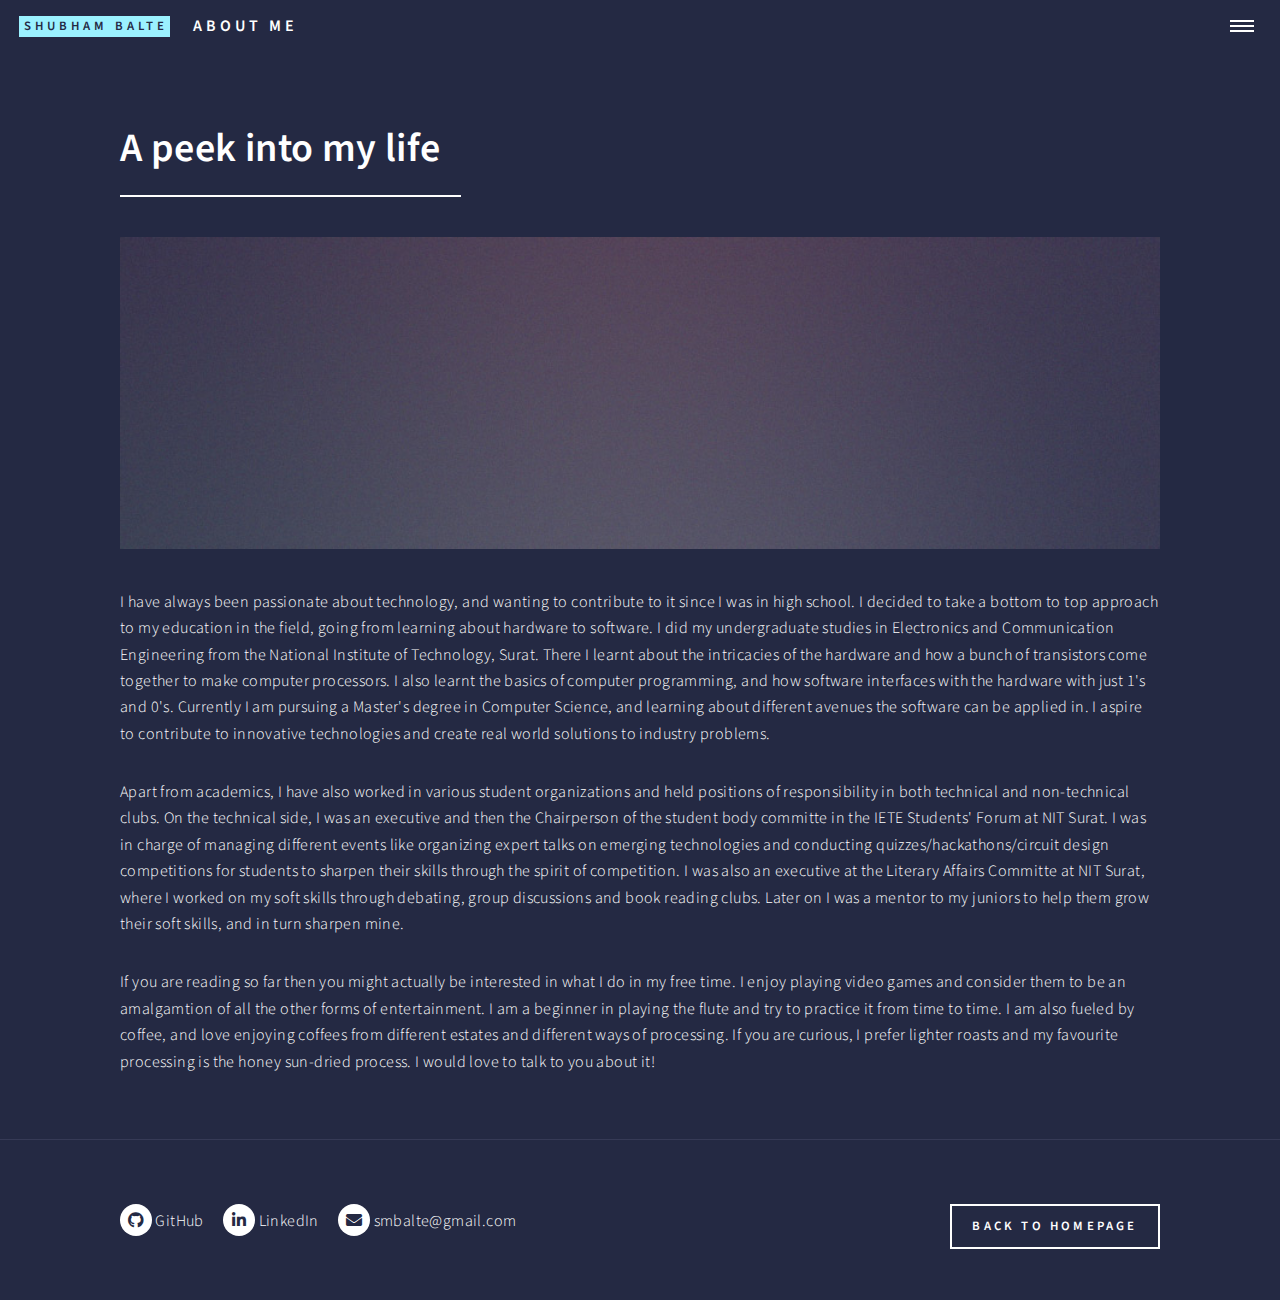
==== commit f477bd50: "Updating the sites with the content, some layout changes" ====
--- a/abtme.html
+++ b/abtme.html
@@ -1,12 +1,7 @@
 <!DOCTYPE HTML>
-<!--
-	Forty by HTML5 UP
-	html5up.net | @ajlkn
-	Free for personal and commercial use under the CCA 3.0 license (html5up.net/license)
--->
 <html>
 	<head>
-		<title>Landing - Forty by HTML5 UP</title>
+		<title>About Me - Shubham Balte</title>
 		<meta charset="utf-8" />
 		<meta name="viewport" content="width=device-width, initial-scale=1, user-scalable=no" />
 		<link rel="stylesheet" href="assets/css/main.css" />
@@ -18,11 +13,10 @@
 			<div id="wrapper">
 
 				<!-- Header -->
-				<!-- Note: The "styleN" class below should match that of the banner element. -->
-					<header id="header" class="alt style2">
-						<a href="index.html" class="logo"><strong>Forty</strong> <span>by HTML5 UP</span></a>
+					<header id="header" class="alt">
+						<a href="index.html" class="logo"><strong>Shubham Balte</strong></a><span>About Me</span>
 						<nav>
-							<a href="#menu">Menu</a>
+							<a href="#menu"></a>
 						</nav>
 					</header>
 
@@ -30,182 +24,69 @@
 					<nav id="menu">
 						<ul class="links">
 							<li><a href="index.html">Home</a></li>
-							<li><a href="landing.html">Landing</a></li>
-							<li><a href="generic.html">Generic</a></li>
-							<li><a href="elements.html">Elements</a></li>
+							<li><a href="skills.html">Skills</a></li>
+							<li><a href="projects.html">Projects</a></li>
+							<li><a href="experience.html">Experience</a></li>
+							<li><a href="abtme.html">About Me</a></li>
 						</ul>
 						<ul class="actions stacked">
-							<li><a href="#" class="button primary fit">Get Started</a></li>
-							<li><a href="#" class="button fit">Log In</a></li>
+							<li><a href="#footer" class="button primary fit">Get in touch!</a></li>
 						</ul>
 					</nav>
 
-				<!-- Banner -->
-				<!-- Note: The "styleN" class below should match that of the header element. -->
-					<section id="banner" class="style2">
-						<div class="inner">
-							<span class="image">
-								<img src="images/pic07.jpg" alt="" />
-							</span>
-							<header class="major">
-								<h1>Landing</h1>
-							</header>
-							<div class="content">
-								<p>Lorem ipsum dolor sit amet nullam consequat<br />
-								sed veroeros. tempus adipiscing nulla.</p>
-							</div>
-						</div>
-					</section>
-
 				<!-- Main -->
-					<div id="main">
+					<div id="main" class="alt">
 
 						<!-- One -->
 							<section id="one">
 								<div class="inner">
 									<header class="major">
-										<h2>Sed amet aliquam</h2>
+										<h1>A peek into my life</h1>
 									</header>
-									<p>Nullam et orci eu lorem consequat tincidunt vivamus et sagittis magna sed nunc rhoncus condimentum sem. In efficitur ligula tate urna. Maecenas massa vel lacinia pellentesque lorem ipsum dolor. Nullam et orci eu lorem consequat tincidunt. Vivamus et sagittis libero. Nullam et orci eu lorem consequat tincidunt vivamus et sagittis magna sed nunc rhoncus condimentum sem. In efficitur ligula tate urna.</p>
-								</div>
-							</section>
-
-						<!-- Two -->
-							<section id="two" class="spotlights">
-								<section>
-									<a href="generic.html" class="image">
-										<img src="images/pic08.jpg" alt="" data-position="center center" />
-									</a>
-									<div class="content">
-										<div class="inner">
-											<header class="major">
-												<h3>Orci maecenas</h3>
-											</header>
-											<p>Nullam et orci eu lorem consequat tincidunt vivamus et sagittis magna sed nunc rhoncus condimentum sem. In efficitur ligula tate urna. Maecenas massa sed magna lacinia magna pellentesque lorem ipsum dolor. Nullam et orci eu lorem consequat tincidunt. Vivamus et sagittis tempus.</p>
-											<ul class="actions">
-												<li><a href="generic.html" class="button">Learn more</a></li>
-											</ul>
-										</div>
-									</div>
-								</section>
-								<section>
-									<a href="generic.html" class="image">
-										<img src="images/pic09.jpg" alt="" data-position="top center" />
-									</a>
-									<div class="content">
-										<div class="inner">
-											<header class="major">
-												<h3>Rhoncus magna</h3>
-											</header>
-											<p>Nullam et orci eu lorem consequat tincidunt vivamus et sagittis magna sed nunc rhoncus condimentum sem. In efficitur ligula tate urna. Maecenas massa sed magna lacinia magna pellentesque lorem ipsum dolor. Nullam et orci eu lorem consequat tincidunt. Vivamus et sagittis tempus.</p>
-											<ul class="actions">
-												<li><a href="generic.html" class="button">Learn more</a></li>
-											</ul>
-										</div>
-									</div>
-								</section>
-								<section>
-									<a href="generic.html" class="image">
-										<img src="images/pic10.jpg" alt="" data-position="25% 25%" />
-									</a>
-									<div class="content">
-										<div class="inner">
-											<header class="major">
-												<h3>Sed nunc ligula</h3>
-											</header>
-											<p>Nullam et orci eu lorem consequat tincidunt vivamus et sagittis magna sed nunc rhoncus condimentum sem. In efficitur ligula tate urna. Maecenas massa sed magna lacinia magna pellentesque lorem ipsum dolor. Nullam et orci eu lorem consequat tincidunt. Vivamus et sagittis tempus.</p>
-											<ul class="actions">
-												<li><a href="generic.html" class="button">Learn more</a></li>
-											</ul>
-										</div>
-									</div>
-								</section>
-							</section>
-
-						<!-- Three -->
-							<section id="three">
-								<div class="inner">
-									<header class="major">
-										<h2>Massa libero</h2>
-									</header>
-									<p>Nullam et orci eu lorem consequat tincidunt vivamus et sagittis libero. Mauris aliquet magna magna sed nunc rhoncus pharetra. Pellentesque condimentum sem. In efficitur ligula tate urna. Maecenas laoreet massa vel lacinia pellentesque lorem ipsum dolor. Nullam et orci eu lorem consequat tincidunt. Vivamus et sagittis libero. Mauris aliquet magna magna sed nunc rhoncus amet pharetra et feugiat tempus.</p>
-									<ul class="actions">
-										<li><a href="generic.html" class="button next">Get Started</a></li>
-									</ul>
+									<span class="image main"><img src="images/pic11.jpg" alt="" /></span>
+									<p>
+										I have always been passionate about technology, and wanting to contribute to it since I was in high school.
+										I decided to take a bottom to top approach to my education in the field, going from learning about hardware
+										to software. I did my undergraduate studies in Electronics and Communication Engineering from the 
+										National Institute of Technology, Surat. There I learnt about the intricacies of the hardware and how a bunch
+										of transistors come together to make computer processors. I also learnt the basics of computer programming, 
+										and how software interfaces with the hardware with just 1's and 0's. Currently I am pursuing a Master's 
+										degree in Computer Science, and learning about different avenues the software can be applied in. I aspire to 
+										contribute to innovative technologies and create real world solutions to industry problems.
+									</p>
+									<p>
+										Apart from academics, I have also worked in various student organizations and held positions of responsibility
+										in both technical and non-technical clubs. On the technical side, I was an executive and then the Chairperson
+										of the student body committe in the IETE Students' Forum at NIT Surat. I was in charge of managing different
+										events like organizing expert talks on emerging technologies and conducting quizzes/hackathons/circuit design
+										competitions for students to sharpen their skills through the spirit of competition. I was also an executive
+										at the Literary Affairs Committe at NIT Surat, where I worked on my soft skills through debating, group discussions
+										and book reading clubs. Later on I was a mentor to my juniors to help them grow their soft skills, and in turn 
+										sharpen mine.
+									</p>
+									<p>
+										If you are reading so far then you might actually be interested in what I do in my free time. I enjoy playing video
+										games and consider them to be an amalgamtion of all the other forms of entertainment. I am a beginner in playing
+										the flute and try to practice it from time to time. I am also fueled by coffee, and love enjoying coffees from 
+										different estates and different ways of processing. If you are curious, I prefer lighter roasts and my favourite
+										processing is the honey sun-dried process. I would love to talk to you about it! 
+									</p>
 								</div>
 							</section>
 
 					</div>
 
-				<!-- Contact -->
-					<section id="contact">
-						<div class="inner">
-							<section>
-								<form method="post" action="#">
-									<div class="fields">
-										<div class="field half">
-											<label for="name">Name</label>
-											<input type="text" name="name" id="name" />
-										</div>
-										<div class="field half">
-											<label for="email">Email</label>
-											<input type="text" name="email" id="email" />
-										</div>
-										<div class="field">
-											<label for="message">Message</label>
-											<textarea name="message" id="message" rows="6"></textarea>
-										</div>
-									</div>
-									<ul class="actions">
-										<li><input type="submit" value="Send Message" class="primary" /></li>
-										<li><input type="reset" value="Clear" /></li>
-									</ul>
-								</form>
-							</section>
-							<section class="split">
-								<section>
-									<div class="contact-method">
-										<span class="icon solid alt fa-envelope"></span>
-										<h3>Email</h3>
-										<a href="#">information@untitled.tld</a>
-									</div>
-								</section>
-								<section>
-									<div class="contact-method">
-										<span class="icon solid alt fa-phone"></span>
-										<h3>Phone</h3>
-										<span>(000) 000-0000 x12387</span>
-									</div>
-								</section>
-								<section>
-									<div class="contact-method">
-										<span class="icon solid alt fa-home"></span>
-										<h3>Address</h3>
-										<span>1234 Somewhere Road #5432<br />
-										Nashville, TN 00000<br />
-										United States of America</span>
-									</div>
-								</section>
-							</section>
-						</div>
-					</section>
-
 				<!-- Footer -->
 					<footer id="footer">
 						<div class="inner">
 							<ul class="icons">
-								<li><a href="#" class="icon brands alt fa-twitter"><span class="label">Twitter</span></a></li>
-								<li><a href="#" class="icon brands alt fa-facebook-f"><span class="label">Facebook</span></a></li>
-								<li><a href="#" class="icon brands alt fa-instagram"><span class="label">Instagram</span></a></li>
-								<li><a href="#" class="icon brands alt fa-github"><span class="label">GitHub</span></a></li>
-								<li><a href="#" class="icon brands alt fa-linkedin-in"><span class="label">LinkedIn</span></a></li>
-							</ul>
-							<ul class="copyright">
-								<li>&copy; Untitled</li><li>Design: <a href="https://html5up.net">HTML5 UP</a></li>
+								<li><a href="https://github.com/Psynapse261" class="icon brands alt fa-github"><span class="label">GitHub</span>  GitHub</a></li>
+								<li><a href="https://www.linkedin.com/in/shubham-balte-7059921bb/" class="icon brands alt fa-linkedin-in"><span class="label">LinkedIn</span>  LinkedIn</a></li>
+								<li><a href="mailto:smbalte@gmail.com" class="icon solid alt fa-envelope"><span class="label">Email</span>  smbalte@gmail.com</a></li>
+								<a href="index.html" class="button" style="float: right;">Back to homepage</a>
 							</ul>
 						</div>
 					</footer>
-
 			</div>
 
 		<!-- Scripts -->
--- a/assets/css/main.css
+++ b/assets/css/main.css
@@ -1,11 +1,5 @@
 @import url(fontawesome-all.min.css);
 @import url("https://fonts.googleapis.com/css?family=Source+Sans+Pro:300,300italic,600,600italic");
-
-/*
-	Forty by HTML5 UP
-	html5up.net | @ajlkn
-	Free for personal and commercial use under the CCA 3.0 license (html5up.net/license)
-*/
 
 html, body, div, span, applet, object,
 iframe, h1, h2, h3, h4, h5, h6, p, blockquote,
--- a/assets/css/noscript.css
+++ b/assets/css/noscript.css
@@ -1,9 +1,3 @@
-/*
-	Forty by HTML5 UP
-	html5up.net | @ajlkn
-	Free for personal and commercial use under the CCA 3.0 license (html5up.net/license)
-*/
-
 /* Banner */
 
 	body.is-preload #banner:after {
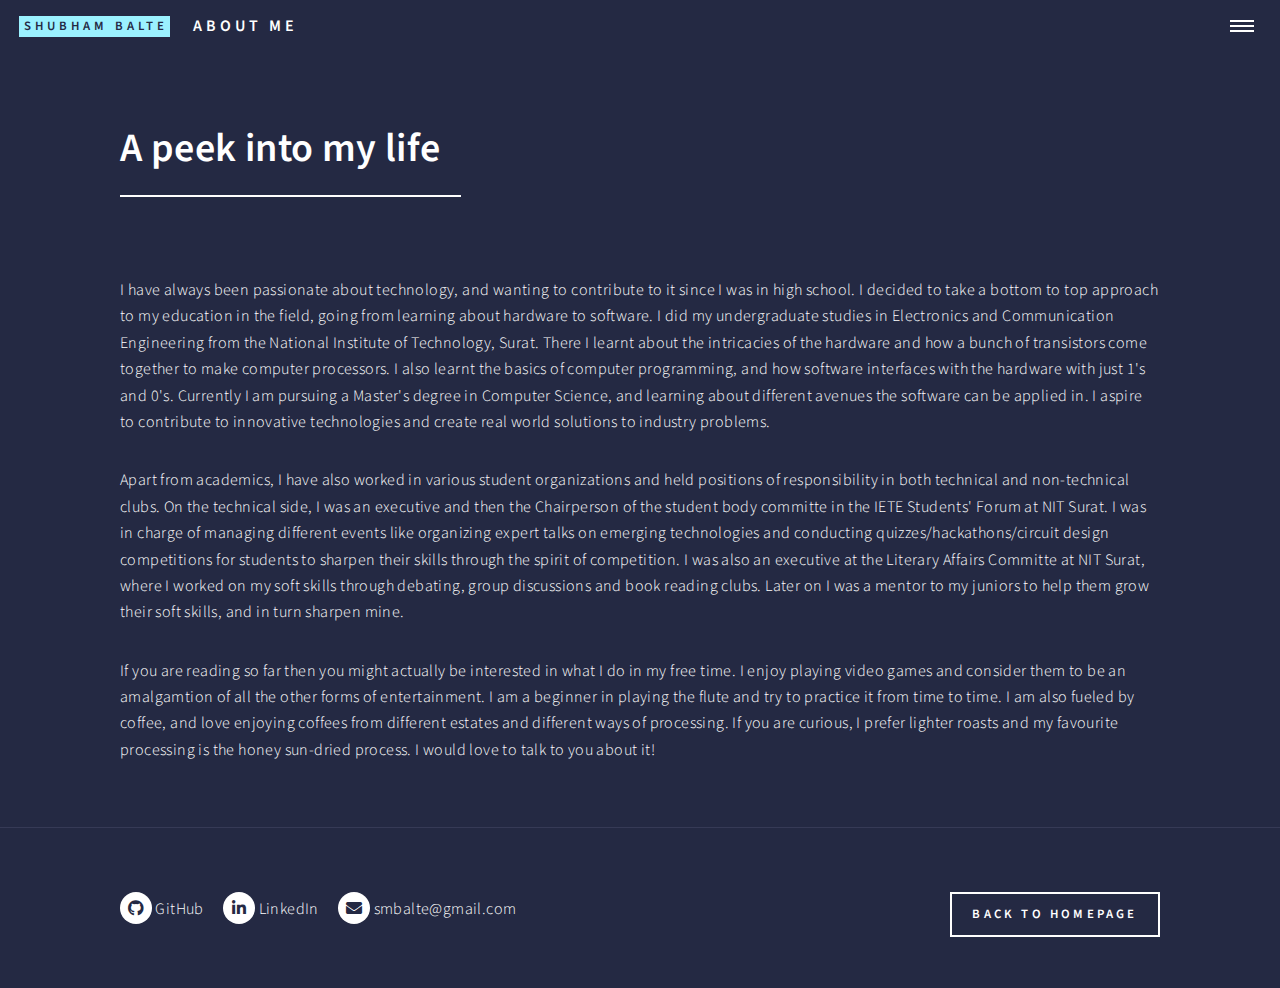
==== commit b5e80ff1: "Adding images and fixing hyperlinks" ====
--- a/abtme.html
+++ b/abtme.html
@@ -43,7 +43,7 @@
 									<header class="major">
 										<h1>A peek into my life</h1>
 									</header>
-									<span class="image main"><img src="images/pic11.jpg" alt="" /></span>
+									<span class="image main"><img src="images/abtme.jpg" alt="" /></span>
 									<p>
 										I have always been passionate about technology, and wanting to contribute to it since I was in high school.
 										I decided to take a bottom to top approach to my education in the field, going from learning about hardware
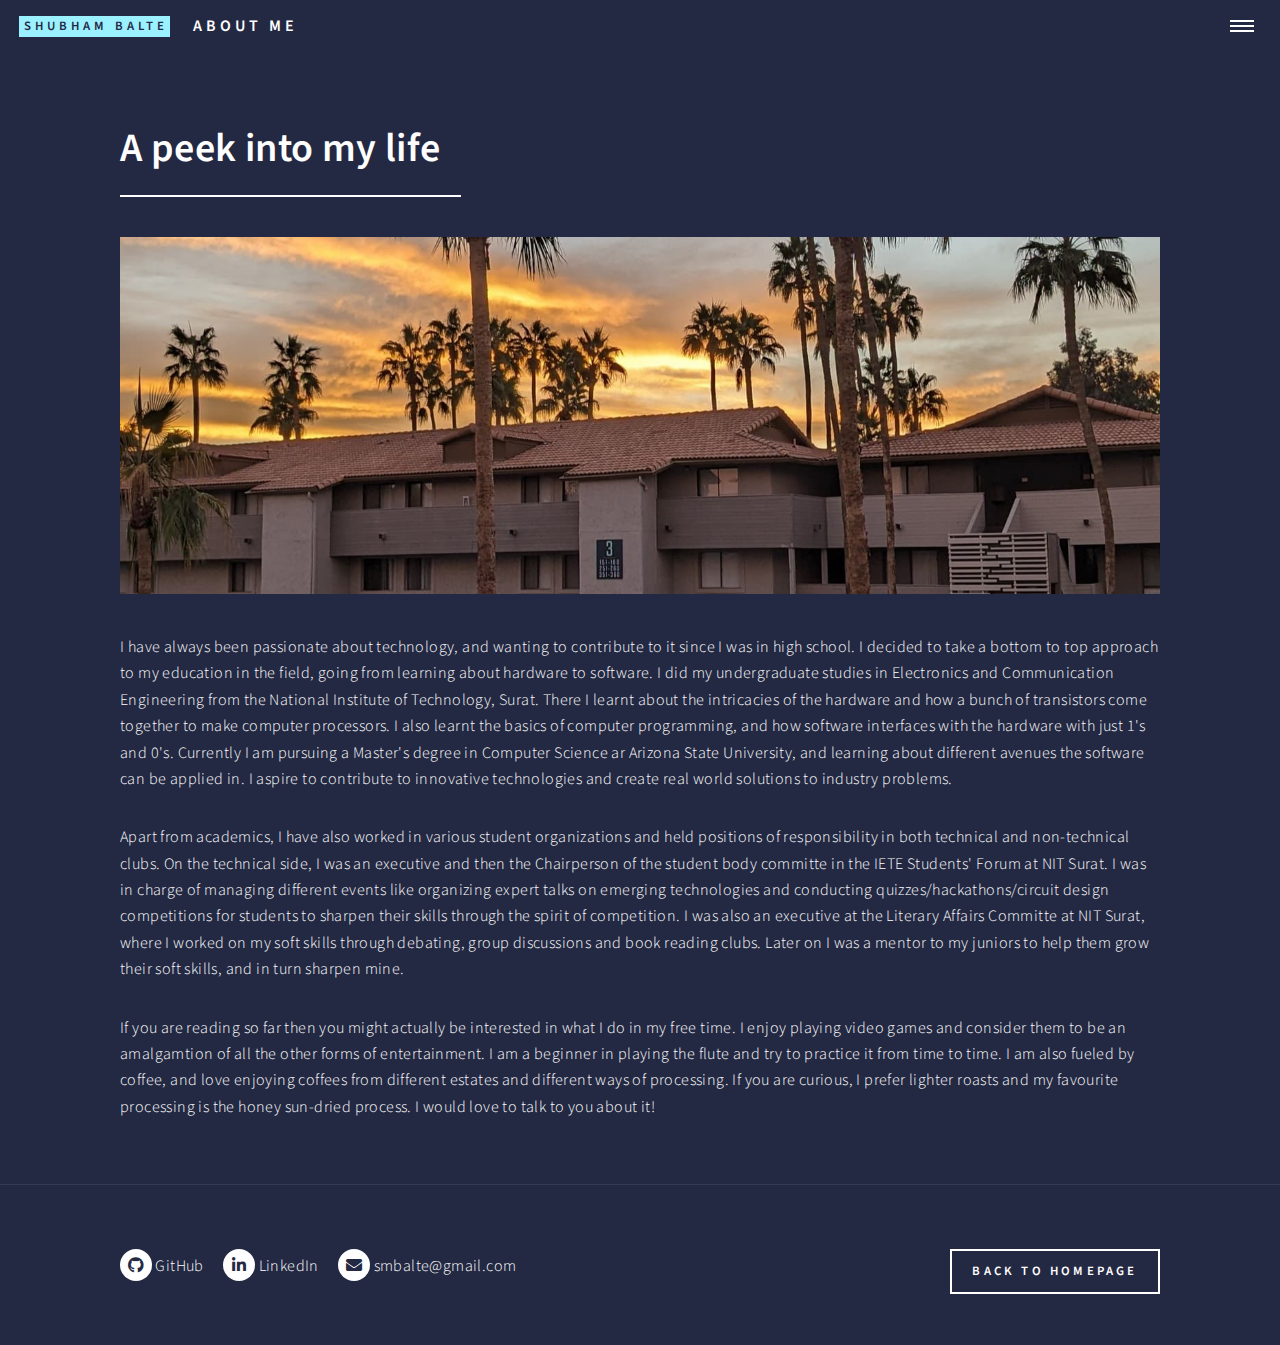
==== commit 793bc3f0: "Essay edits" ====
--- a/abtme.html
+++ b/abtme.html
@@ -51,7 +51,7 @@
 										National Institute of Technology, Surat. There I learnt about the intricacies of the hardware and how a bunch
 										of transistors come together to make computer processors. I also learnt the basics of computer programming, 
 										and how software interfaces with the hardware with just 1's and 0's. Currently I am pursuing a Master's 
-										degree in Computer Science, and learning about different avenues the software can be applied in. I aspire to 
+										degree in Computer Science ar Arizona State University, and learning about different avenues the software can be applied in. I aspire to 
 										contribute to innovative technologies and create real world solutions to industry problems.
 									</p>
 									<p>
--- a/assets/css/main.css
+++ b/assets/css/main.css
@@ -3374,7 +3374,7 @@
 		-webkit-align-items: center;
 		-ms-align-items: center;
 		align-items: center;
-		background-image: url("../../images/banner.jpg");
+		background-image: url("../../images/banner.jpg"); /*Image by starline on Freepik*/
 		display: -moz-flex;
 		display: -webkit-flex;
 		display: -ms-flex;
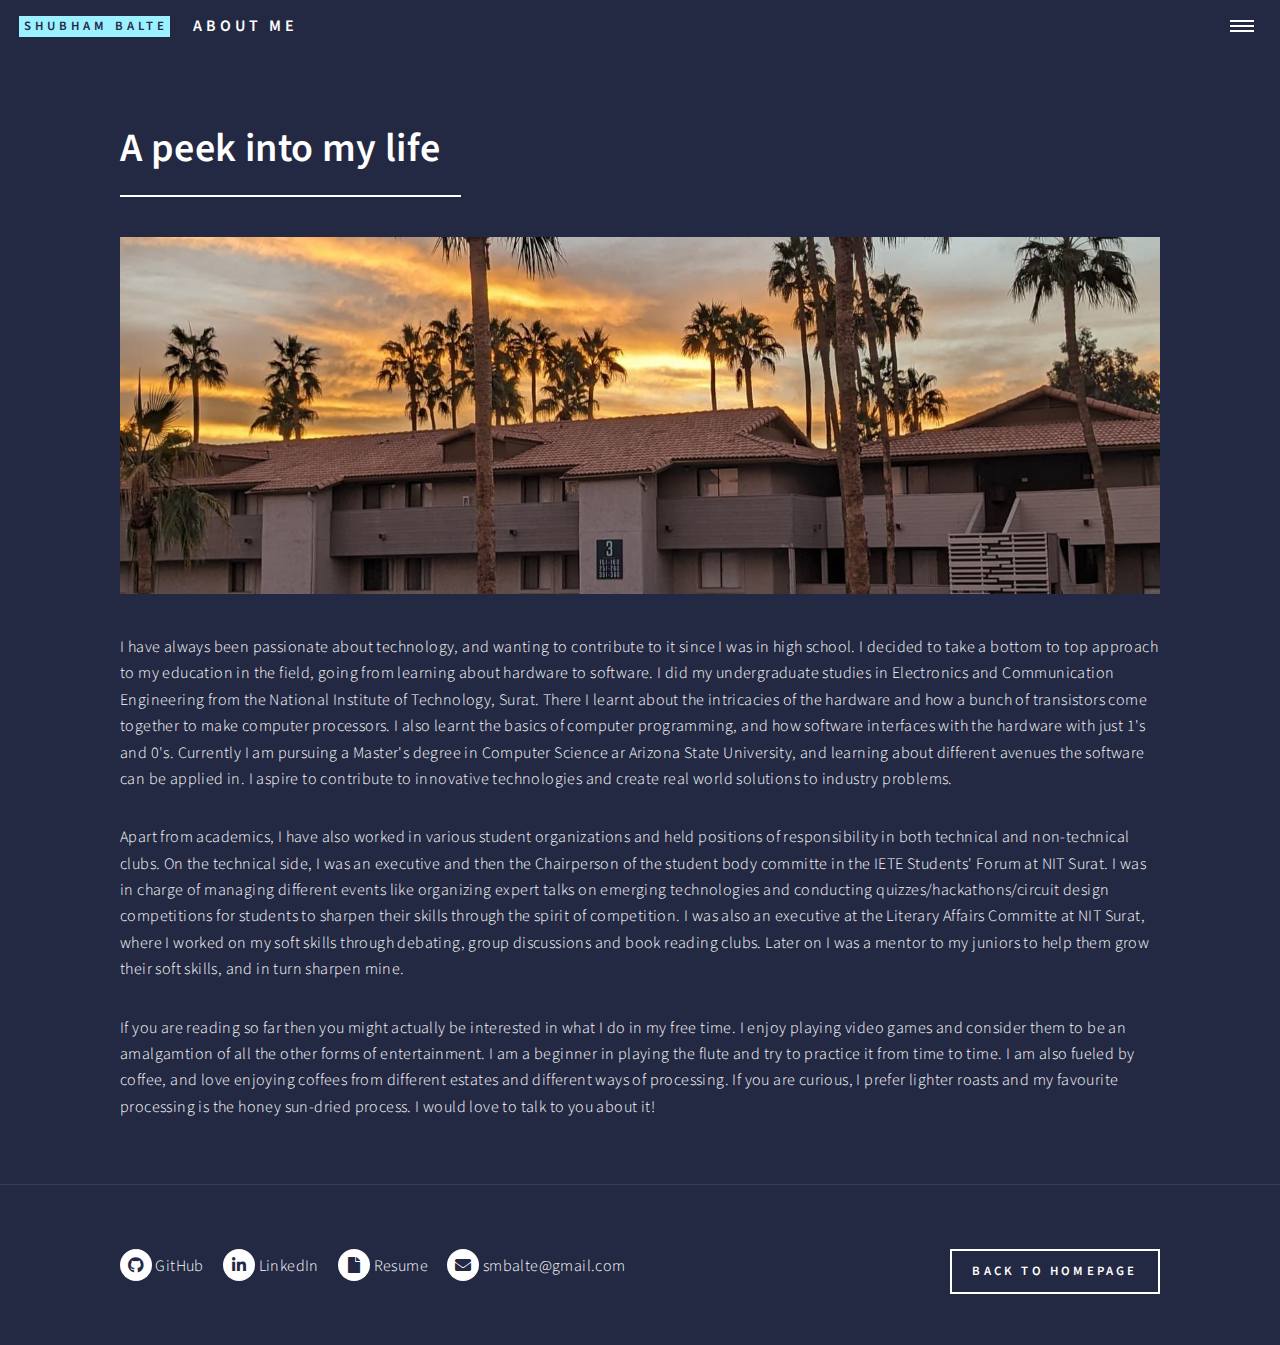
==== commit 41420f05: "Added resume links" ====
--- a/abtme.html
+++ b/abtme.html
@@ -28,6 +28,7 @@
 							<li><a href="projects.html">Projects</a></li>
 							<li><a href="experience.html">Experience</a></li>
 							<li><a href="abtme.html">About Me</a></li>
+							<li><a href="resume.pdf">My Resume</a></li>
 						</ul>
 						<ul class="actions stacked">
 							<li><a href="#footer" class="button primary fit">Get in touch!</a></li>
@@ -82,6 +83,7 @@
 							<ul class="icons">
 								<li><a href="https://github.com/Psynapse261" class="icon brands alt fa-github"><span class="label">GitHub</span>  GitHub</a></li>
 								<li><a href="https://www.linkedin.com/in/shubham-balte-7059921bb/" class="icon brands alt fa-linkedin-in"><span class="label">LinkedIn</span>  LinkedIn</a></li>
+								<li><a href="resume.pdf" class="icon solid alt fa-file"><span class="label">Resume</span> Resume</a></li>
 								<li><a href="mailto:smbalte@gmail.com" class="icon solid alt fa-envelope"><span class="label">Email</span>  smbalte@gmail.com</a></li>
 								<a href="index.html" class="button" style="float: right;">Back to homepage</a>
 							</ul>
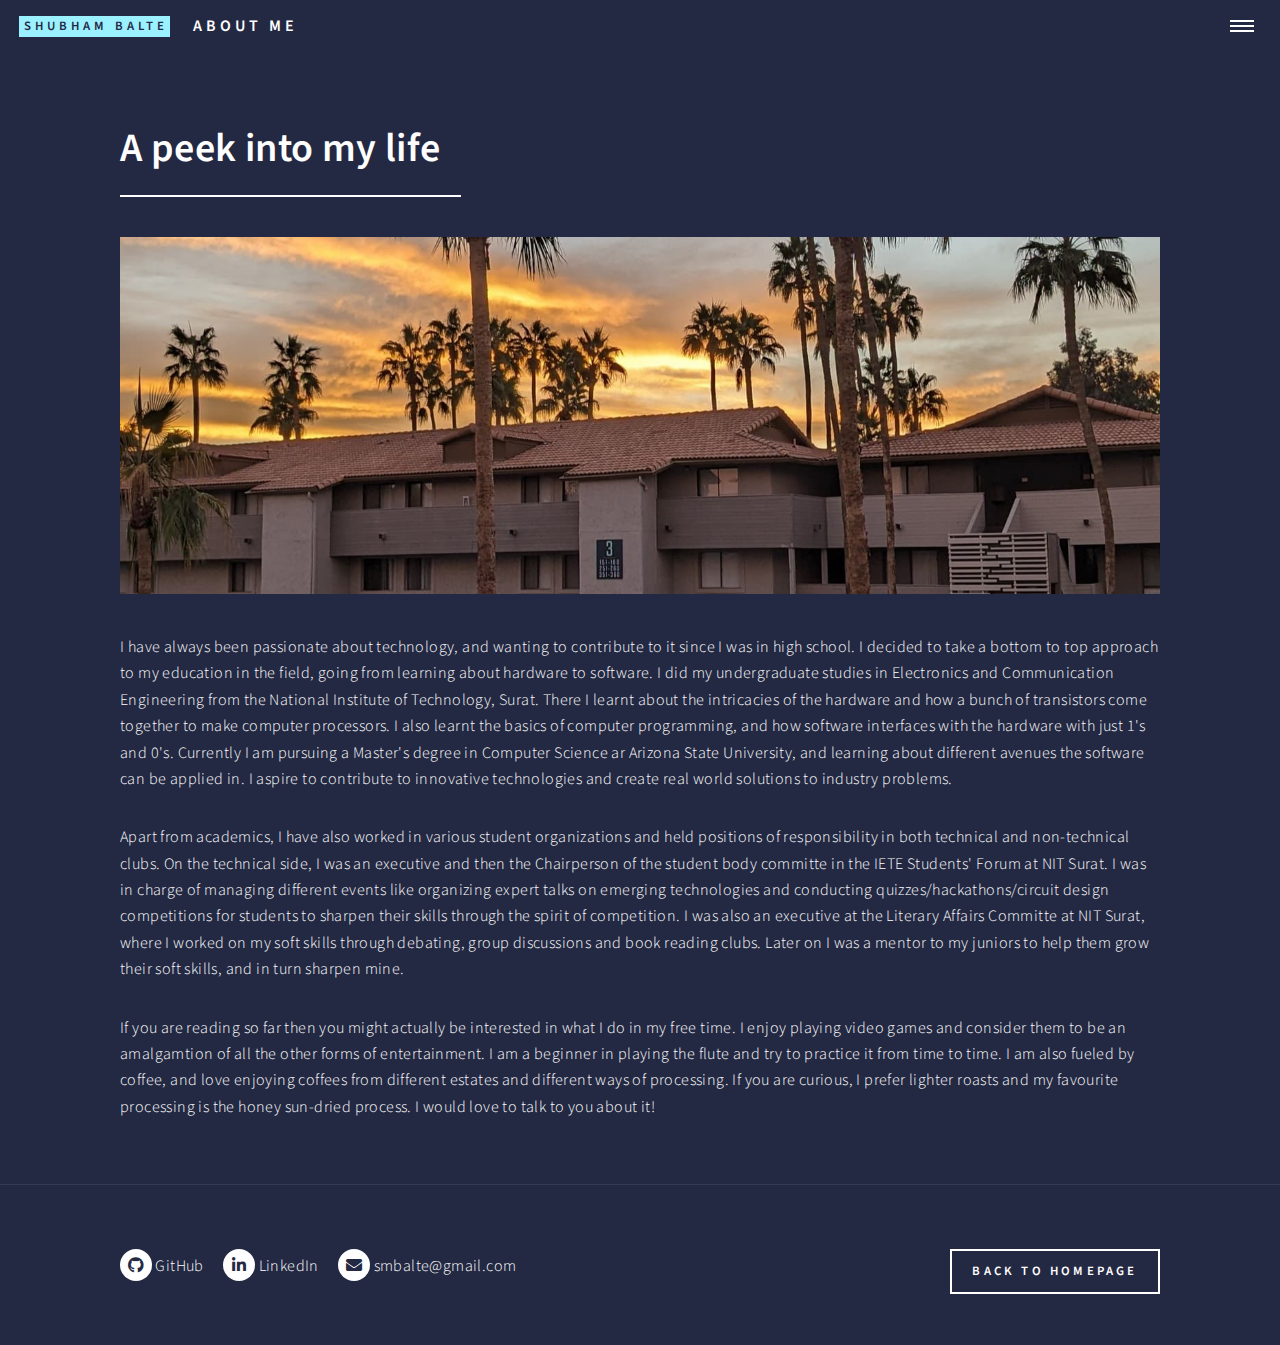
==== commit 2d8180fe: "removed resume links" ====
--- a/abtme.html
+++ b/abtme.html
@@ -28,7 +28,6 @@
 							<li><a href="projects.html">Projects</a></li>
 							<li><a href="experience.html">Experience</a></li>
 							<li><a href="abtme.html">About Me</a></li>
-							<li><a href="resume.pdf">My Resume</a></li>
 						</ul>
 						<ul class="actions stacked">
 							<li><a href="#footer" class="button primary fit">Get in touch!</a></li>
@@ -83,7 +82,6 @@
 							<ul class="icons">
 								<li><a href="https://github.com/Psynapse261" class="icon brands alt fa-github"><span class="label">GitHub</span>  GitHub</a></li>
 								<li><a href="https://www.linkedin.com/in/shubham-balte-7059921bb/" class="icon brands alt fa-linkedin-in"><span class="label">LinkedIn</span>  LinkedIn</a></li>
-								<li><a href="resume.pdf" class="icon solid alt fa-file"><span class="label">Resume</span> Resume</a></li>
 								<li><a href="mailto:smbalte@gmail.com" class="icon solid alt fa-envelope"><span class="label">Email</span>  smbalte@gmail.com</a></li>
 								<a href="index.html" class="button" style="float: right;">Back to homepage</a>
 							</ul>
@@ -101,4 +99,4 @@
 			<script src="assets/js/main.js"></script>
 
 	</body>
-</html>+</html>
